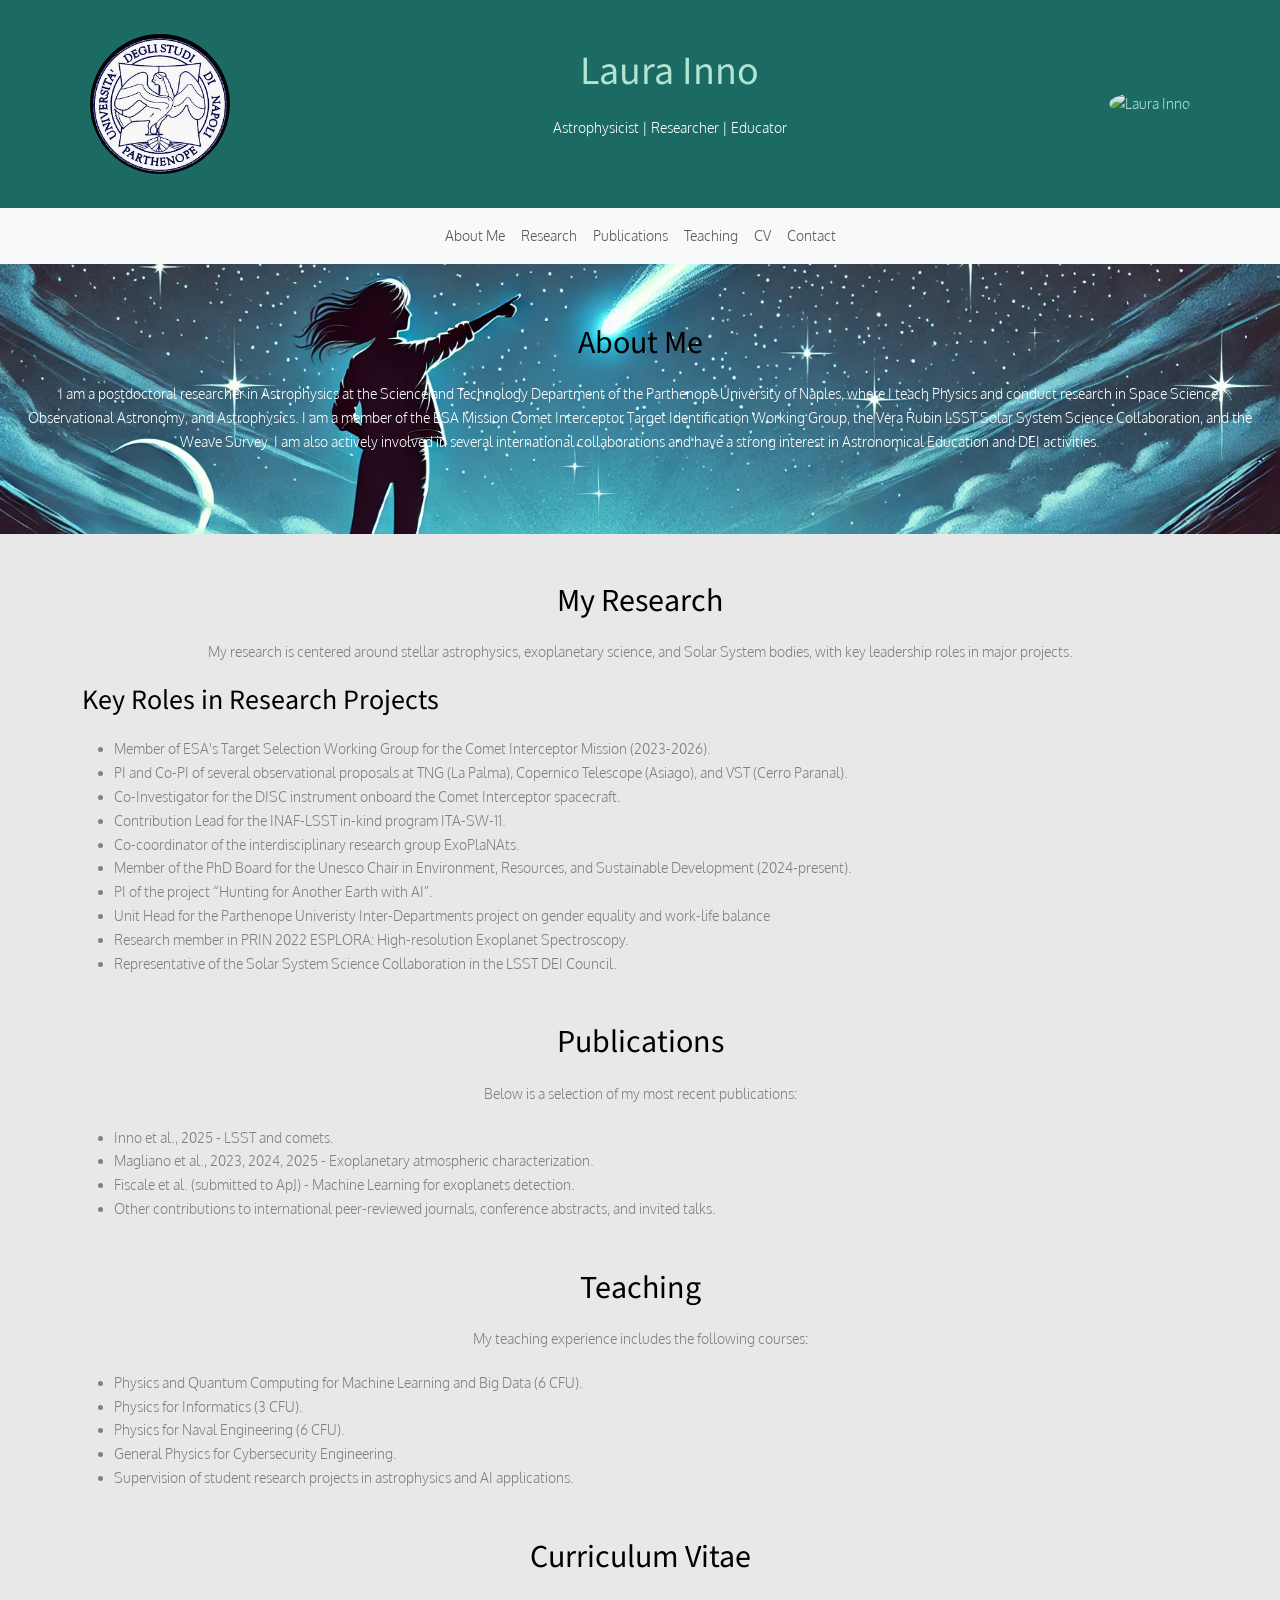
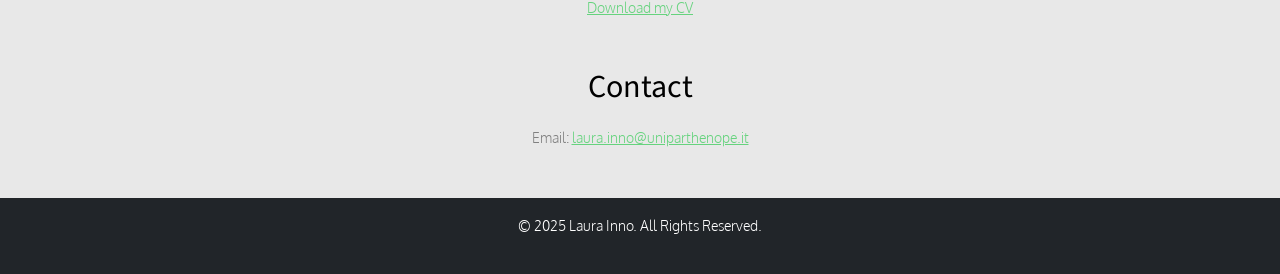
==== index.html @ 9a5900f5 "Update index.html" ====
<!DOCTYPE HTML>
<html lang="en">
<head>
    <meta charset="UTF-8">
    <meta name="viewport" content="width=device-width, initial-scale=1">
    <title>Laura Inno - Academic Portfolio</title>
    <meta name="description" content="Academic Portfolio and Research Showcase of Laura Inno">
    <meta name="author" content="Laura Inno">

    <link href="https://fonts.googleapis.com/css?family=Oxygen:300,400" rel="stylesheet">
    <link href="https://fonts.googleapis.com/css?family=Source+Sans+Pro:400,600,700" rel="stylesheet">
    <link rel="stylesheet" href="https://cdnjs.cloudflare.com/ajax/libs/bootstrap/5.3.0/css/bootstrap.min.css">
    <link rel="stylesheet" href="css/style.css">
    <style>
        #about {
            background: url('images/comet_background.jpg') no-repeat center center;
            background-size: cover;
            color: white;
            padding: 60px 20px;
        }
        .header-container {
            display: flex;
            align-items: center;
            justify-content: space-between;
            padding: 10px 20px;
        }
        .header-container img {
            max-height: 10em;
        }
    </style>
</head>
</head>
<body>
    <header style="background-color: #1B6A64; color: #B1E4D1;" class="p-4">
        <div class="container header-container">
            <img src="images/logo.png" alt="Institution Logo" class="rounded-circle">
            <div class="text-center">
                <h1 style="color: #B1E4D1;">Laura Inno</h1>
                <p style="color: white;">Astrophysicist | Researcher | Educator</p>
            </div>
            <img src="images/my_photo.jpg" alt="Laura Inno" class="rounded-circle">
        </div>
    </header>

    <nav class="navbar navbar-expand-lg navbar-light bg-light">
        <div class="container">
            <button class="navbar-toggler" type="button" data-bs-toggle="collapse" data-bs-target="#navbarNav">
                <span class="navbar-toggler-icon"></span>
            </button>
            <div class="collapse navbar-collapse" id="navbarNav">
                <ul class="navbar-nav mx-auto">
                    <li class="nav-item"><a class="nav-link" href="#about">About Me</a></li>
                    <li class="nav-item"><a class="nav-link" href="#research">Research</a></li>
                    <li class="nav-item"><a class="nav-link" href="#publications">Publications</a></li>
                    <li class="nav-item"><a class="nav-link" href="#teaching">Teaching</a></li>
                    <li class="nav-item"><a class="nav-link" href="#cv">CV</a></li>
                    <li class="nav-item"><a class="nav-link" href="#contact">Contact</a></li>
                </ul>
            </div>
        </div>
    </nav>

    <section id="about" class="container-fluid text-center">
        <h2>About Me</h2>
        <p>I am a postdoctoral researcher in Astrophysics at the Science and Technology Department of the Parthenope University of Naples, where I teach Physics and conduct research in Space Science, Observational Astronomy, and Astrophysics. I am a member of the ESA Mission Comet Interceptor Target Identification Working Group, the Vera Rubin LSST Solar System Science Collaboration, and the Weave Survey. I am also actively involved in several international collaborations and have a strong interest in Astronomical Education and DEI activities.</p>
    </section>

    <section id="research" class="container mt-5">
        <h2 class="text-center">My Research</h2>
        <p class="text-center">My research is centered around stellar astrophysics, exoplanetary science, and Solar System bodies, with key leadership roles in major projects.</p>
        
        <h3>Key Roles in Research Projects</h3>
        <ul>
            <li>Member of ESA's Target Selection Working Group for the Comet Interceptor Mission (2023-2026).</li>
            <li>PI and Co-PI of several observational proposals at TNG (La Palma), Copernico Telescope (Asiago), and VST (Cerro Paranal).</li>
            <li>Co-Investigator for the DISC instrument onboard the Comet Interceptor spacecraft.</li>
            <li>Contribution Lead for the INAF-LSST in-kind program ITA-SW-11.</li>
            <li>Co-coordinator of the interdisciplinary research group ExoPlaNAts.</li>
            <li>Member of the PhD Board for the Unesco Chair in Environment, Resources, and Sustainable Development (2024-present).</li>
            <li>PI of the project “Hunting for Another Earth with AI”.</li>
            <li>Unit Head for the Parthenope Univeristy Inter-Departments project on gender equality and work-life balance </li>
            <li>Research member in PRIN 2022 ESPLORA: High-resolution Exoplanet Spectroscopy.</li>
            <li>Representative of the Solar System Science Collaboration in the LSST DEI Council.</li>
        </ul>
    </section>

    <section id="publications" class="container mt-5">
        <h2 class="text-center">Publications</h2>
        <p class="text-center">Below is a selection of my most recent publications:</p>
        <ul>
            <li>Inno et al., 2025 - LSST and comets.</li>
            <li>Magliano et al., 2023, 2024, 2025 - Exoplanetary atmospheric characterization.</li>
            <li>Fiscale et al. (submitted to ApJ) - Machine Learning for exoplanets detection.</li>
            <li>Other contributions to international peer-reviewed journals, conference abstracts, and invited talks.</li>
        </ul>
    </section>

    <section id="teaching" class="container mt-5">
        <h2 class="text-center">Teaching</h2>
        <p class="text-center">My teaching experience includes the following courses:</p>
        <ul>
            <li>Physics and Quantum Computing for Machine Learning and Big Data (6 CFU).</li>
            <li>Physics for Informatics (3 CFU).</li>
            <li>Physics for Naval Engineering (6 CFU).</li>
            <li>General Physics for Cybersecurity Engineering.</li>
            <li>Supervision of student research projects in astrophysics and AI applications.</li>
        </ul>
    </section>

    <section id="cv" class="container mt-5">
        <h2 class="text-center">Curriculum Vitae</h2>
        <p class="text-center"><a href='images/cv.pdf' download="Laura_Inno_CV.pdf">Download my CV</a>
    </p>
    </section>

    <section id="contact" class="container mt-5 mb-5 text-center">
        <h2>Contact</h2>
        <p>Email: <a href="mailto:laura.inno@uniparthenope.it">laura.inno@uniparthenope.it</a></p>
    </section>

    <footer class="bg-dark text-white text-center p-3">
        <p>&copy; 2025 Laura Inno. All Rights Reserved.</p>
    </footer>

    <script src="https://cdnjs.cloudflare.com/ajax/libs/bootstrap/5.3.0/js/bootstrap.bundle.min.js"></script>
</body>
</html>
---- css/style.css ----
@font-face {
  font-family: 'icomoon';
  src: url("../fonts/icomoon/icomoon.eot?srf3rx");
  src: url("../fonts/icomoon/icomoon.eot?srf3rx#iefix") format("embedded-opentype"), url("../fonts/icomoon/icomoon.ttf?srf3rx") format("truetype"), url("../fonts/icomoon/icomoon.woff?srf3rx") format("woff"), url("../fonts/icomoon/icomoon.svg?srf3rx#icomoon") format("svg");
  font-weight: normal;
  font-style: normal;
}
/* =======================================================
*
* 	Template Style 
*
* ======================================================= */
body {
  font-family: "Oxygen", sans-serif;
  font-weight: 300;
  font-size: 14px;
  line-height: 1.7;
  color: gray;
  background: #e8e8e8;
}

#page {
  position: relative;
  overflow-x: hidden;
  width: 100%;
  height: 100%;
  -webkit-transition: 0.5s;
  -o-transition: 0.5s;
  transition: 0.5s;
}
.offcanvas #page {
  overflow: hidden;
  position: absolute;
}
.offcanvas #page:after {
  -webkit-transition: 2s;
  -o-transition: 2s;
  transition: 2s;
  position: absolute;
  top: 0;
  right: 0;
  bottom: 0;
  left: 0;
  z-index: 101;
  background: rgba(0, 0, 0, 0.7);
  content: "";
}

a {
  color: #66D37E;
  -webkit-transition: 0.5s;
  -o-transition: 0.5s;
  transition: 0.5s;
}
a:hover, a:active, a:focus {
  color: #66D37E;
  outline: none;
  text-decoration: none;
}

p {
  margin-bottom: 20px;
}

h1, h2, h3, h4, h5, h6, figure {
  color: #000;
  font-family: "Source Sans Pro", sans-serif;
  font-weight: 400;
  margin: 0 0 20px 0;
}

::-webkit-selection {
  color: #fff;
  background: #66D37E;
}

::-moz-selection {
  color: #fff;
  background: #66D37E;
}

::selection {
  color: #fff;
  background: #66D37E;
}

.container-wrap {
  max-width: 1060px;
  margin: 0 auto;
  margin-bottom: 1em;
  background: #fff;
}
@media screen and (max-width: 768px) {
  .container-wrap {
    width: 100%;
  }
}

.fh5co-nav {
  margin: 5em 0 0 0;
}
@media screen and (max-width: 768px) {
  .fh5co-nav {
    margin: 0;
  }
}
.fh5co-nav .top-menu {
  padding: 34px 30px;
}
@media screen and (max-width: 768px) {
  .fh5co-nav .top-menu {
    padding: 28px 1em;
  }
}
.fh5co-nav #fh5co-logo {
  font-size: 24px;
  margin: 0;
  padding: 0;
  text-transform: uppercase;
  font-weight: 600;
  font-family: "Source Sans Pro", sans-serif;
}
.fh5co-nav #fh5co-logo a span {
  color: #66D37E;
}
.fh5co-nav a {
  padding: 5px 10px;
  color: #000;
}
@media screen and (max-width: 768px) {
  .fh5co-nav .menu-1 {
    display: none;
  }
}
.fh5co-nav ul {
  padding: 0;
  margin: 5px 0 0 0;
}
.fh5co-nav ul li {
  font-family: "Source Sans Pro", sans-serif;
  padding: 0;
  margin: 0;
  list-style: none;
  display: inline;
  text-transform: uppercase;
  letter-spacing: 1px;
  font-weight: 600;
}
.fh5co-nav ul li a {
  position: relative;
  font-size: 13px;
  padding: 30px 12px;
  color: rgba(0, 0, 0, 0.3);
  -webkit-transition: 0.5s;
  -o-transition: 0.5s;
  transition: 0.5s;
}
.fh5co-nav ul li a:after {
  position: absolute;
  bottom: 25px;
  left: 0;
  right: 0;
  content: '';
  width: 58%;
  height: 2px;
  background: #66D37E;
  margin: 0 auto;
  opacity: 0;
  -webkit-transition: -webkit-transform 0.3s, opacity 0.3s;
  transition: transform 0.3s, opacity 0.3s;
  -webkit-transform: translate3d(0, -10px, 0);
  transform: translate3d(0, -10px, 0);
}
.fh5co-nav ul li a:hover {
  color: #000;
}
.fh5co-nav ul li a:hover:after {
  opacity: 1;
  -webkit-transform: translate3d(0, 0, 0);
  transform: translate3d(0, 0, 0);
}
.fh5co-nav ul li.has-dropdown {
  position: relative;
}
.fh5co-nav ul li.has-dropdown .dropdown {
  width: 140px;
  -webkit-box-shadow: 0px 14px 33px -9px rgba(0, 0, 0, 0.75);
  -moz-box-shadow: 0px 14px 33px -9px rgba(0, 0, 0, 0.75);
  box-shadow: 0px 14px 33px -9px rgba(0, 0, 0, 0.75);
  z-index: 1002;
  visibility: hidden;
  opacity: 0;
  position: absolute;
  top: 40px;
  left: 0;
  text-align: left;
  background: #000;
  padding: 20px;
  -webkit-border-radius: 4px;
  -moz-border-radius: 4px;
  -ms-border-radius: 4px;
  border-radius: 4px;
  -webkit-transition: 0s;
  -o-transition: 0s;
  transition: 0s;
}
.fh5co-nav ul li.has-dropdown .dropdown:before {
  bottom: 100%;
  left: 40px;
  border: solid transparent;
  content: " ";
  height: 0;
  width: 0;
  position: absolute;
  pointer-events: none;
  border-bottom-color: #000;
  border-width: 8px;
  margin-left: -8px;
}
.fh5co-nav ul li.has-dropdown .dropdown li {
  display: block;
  margin-bottom: 7px;
}
.fh5co-nav ul li.has-dropdown .dropdown li:last-child {
  margin-bottom: 0;
}
.fh5co-nav ul li.has-dropdown .dropdown li a {
  padding: 2px 0;
  display: block;
  color: #999999;
  line-height: 1.2;
  text-transform: none;
  font-size: 13px;
  letter-spacing: 0;
}
.fh5co-nav ul li.has-dropdown .dropdown li a:hover {
  color: #fff;
}
.fh5co-nav ul li.has-dropdown:hover a, .fh5co-nav ul li.has-dropdown:focus a {
  color: #000;
}
.fh5co-nav ul li.btn-cta a {
  padding: 30px 0px !important;
  color: #fff;
}
.fh5co-nav ul li.btn-cta a span {
  background: #66d37e;
  padding: 4px 10px;
  display: -moz-inline-stack;
  display: inline-block;
  zoom: 1;
  *display: inline;
  -webkit-transition: 0.3s;
  -o-transition: 0.3s;
  transition: 0.3s;
  -webkit-border-radius: 100px;
  -moz-border-radius: 100px;
  -ms-border-radius: 100px;
  border-radius: 100px;
}
.fh5co-nav ul li.btn-cta a:hover span {
  -webkit-box-shadow: 0px 14px 20px -9px rgba(0, 0, 0, 0.75);
  -moz-box-shadow: 0px 14px 20px -9px rgba(0, 0, 0, 0.75);
  box-shadow: 0px 14px 20px -9px rgba(0, 0, 0, 0.75);
}
.fh5co-nav ul li.active > a {
  color: #000 !important;
  position: relative;
}
.fh5co-nav ul li.active > a:after {
  opacity: 1;
  -webkit-transform: translate3d(0, 0, 0);
  transform: translate3d(0, 0, 0);
}

#fh5co-counter,
.fh5co-bg {
  background-size: cover;
  background-position: top center;
  background-repeat: no-repeat;
  position: relative;
}

.fh5co-video {
  overflow: hidden;
}
@media screen and (max-width: 992px) {
  .fh5co-video {
    height: 450px;
  }
}
.fh5co-video a {
  z-index: 1001;
  position: absolute;
  top: 50%;
  left: 50%;
  margin-top: -45px;
  margin-left: -45px;
  width: 90px;
  height: 90px;
  display: table;
  text-align: center;
  background: #fff;
  -webkit-box-shadow: 0px 14px 30px -15px rgba(0, 0, 0, 0.75);
  -moz-box-shadow: 0px 14px 30px -15px rgba(0, 0, 0, 0.75);
  -ms-box-shadow: 0px 14px 30px -15px rgba(0, 0, 0, 0.75);
  -o-box-shadow: 0px 14px 30px -15px rgba(0, 0, 0, 0.75);
  box-shadow: 0px 14px 30px -15px rgba(0, 0, 0, 0.75);
  -webkit-border-radius: 50%;
  -moz-border-radius: 50%;
  -ms-border-radius: 50%;
  border-radius: 50%;
}
.fh5co-video a i {
  text-align: center;
  display: table-cell;
  vertical-align: middle;
  font-size: 40px;
}
.fh5co-video .overlay {
  position: absolute;
  top: 0;
  left: 0;
  right: 0;
  bottom: 0;
  background: rgba(0, 0, 0, 0.3);
  -webkit-transition: 0.5s;
  -o-transition: 0.5s;
  transition: 0.5s;
}
.fh5co-video:hover .overlay {
  background: rgba(0, 0, 0, 0.7);
}
.fh5co-video:hover a {
  -webkit-transform: scale(1.1);
  -moz-transform: scale(1.1);
  -ms-transform: scale(1.1);
  -o-transform: scale(1.1);
  transform: scale(1.1);
}

#fh5co-hero {
  min-height: 500px;
  background: #fff url(../images/loader.gif) no-repeat center center;
  width: 100%;
  float: left;
}
#fh5co-hero .btn {
  font-size: 24px;
}
#fh5co-hero .btn.btn-primary {
  padding: 14px 30px !important;
}
#fh5co-hero .flexslider {
  border: none;
  z-index: 1;
  margin-bottom: 0;
}
#fh5co-hero .flexslider .slides {
  position: relative;
  overflow: hidden;
}
#fh5co-hero .flexslider .slides li {
  background-repeat: no-repeat;
  background-size: cover;
  background-position: bottom center;
  min-height: 500px;
  position: relative;
}
#fh5co-hero .flexslider .flex-control-nav {
  bottom: 80px;
  z-index: 1000;
  right: 20px;
  float: right;
  width: auto;
}
#fh5co-hero .flexslider .flex-control-nav li {
  display: block;
  margin-bottom: 10px;
}
#fh5co-hero .flexslider .flex-control-nav li a {
  background: rgba(255, 255, 255, 0.8);
  box-shadow: none;
  width: 12px;
  height: 12px;
  cursor: pointer;
}
#fh5co-hero .flexslider .flex-control-nav li a.flex-active {
  cursor: pointer;
  background: transparent;
  border: 2px solid #66D37E;
}
#fh5co-hero .flexslider .flex-direction-nav {
  display: none;
}
#fh5co-hero .flexslider .slider-text {
  display: table;
  opacity: 0;
  min-height: 500px;
  z-index: 9;
}
#fh5co-hero .flexslider .slider-text > .slider-text-inner {
  display: table-cell;
  vertical-align: middle;
  min-height: 700px;
  padding: 2em;
}
@media screen and (max-width: 768px) {
  #fh5co-hero .flexslider .slider-text > .slider-text-inner {
    text-align: center;
  }
}
#fh5co-hero .flexslider .slider-text > .slider-text-inner h1, #fh5co-hero .flexslider .slider-text > .slider-text-inner h2 {
  margin: 0;
  padding: 0;
  color: black;
  font-family: "Oxygen", sans-serif;
}
#fh5co-hero .flexslider .slider-text > .slider-text-inner h1 {
  margin-bottom: 20px;
  font-size: 30px;
  line-height: 1.3;
  font-weight: 300;
}
@media screen and (max-width: 768px) {
  #fh5co-hero .flexslider .slider-text > .slider-text-inner h1 {
    font-size: 28px;
  }
}
#fh5co-hero .flexslider .slider-text > .slider-text-inner h2 {
  font-size: 18px;
  line-height: 1.5;
  margin-bottom: 30px;
}
#fh5co-hero .flexslider .slider-text > .slider-text-inner h2 a {
  color: rgba(102, 211, 126, 0.8);
  border-bottom: 1px solid rgba(102, 211, 126, 0.7);
}
#fh5co-hero .flexslider .slider-text > .slider-text-inner .heading-section {
  font-size: 50px;
}
@media screen and (max-width: 768px) {
  #fh5co-hero .flexslider .slider-text > .slider-text-inner .heading-section {
    font-size: 30px;
  }
}
#fh5co-hero .flexslider .slider-text > .slider-text-inner s
.fh5co-lead {
  font-size: 20px;
  color: #fff;
}
#fh5co-hero .flexslider .slider-text > .slider-text-inner s
.fh5co-lead .icon-heart {
  color: #d9534f;
}
#fh5co-hero .flexslider .slider-text > .slider-text-inner .btn {
  font-size: 12px;
  text-transform: uppercase;
  letter-spacing: 2px;
  color: #000;
  padding: 20px 30px !important;
  border: none;
}
#fh5co-hero .flexslider .slider-text > .slider-text-inner .btn.btn-learn {
  background: #fff;
}
@media screen and (max-width: 768px) {
  #fh5co-hero .flexslider .slider-text > .slider-text-inner .btn {
    width: 100%;
  }
}

.fh5co-light-grey {
  background: #fafafa;
}

#fh5co-about,
#fh5co-services,
#fh5co-contact,
#fh5co-work,
#fh5co-blog,
#fh5co-counter,
#fh5co-footer {
  padding: 6em 3em;
  clear: both;
}
@media screen and (max-width: 768px) {
  #fh5co-about,
  #fh5co-services,
  #fh5co-contact,
  #fh5co-work,
  #fh5co-blog,
  #fh5co-counter,
  #fh5co-footer {
    padding: 3em 1em;
  }
}

.services {
  position: relative;
  -webkit-transition: 0.3s;
  -o-transition: 0.3s;
  transition: 0.3s;
}
.services h3 {
  font-size: 13px;
  font-family: "Source Sans Pro", sans-serif;
  text-transform: uppercase;
  letter-spacing: 1px;
  font-weight: 700;
}
.services h3 a {
  color: #000;
}
.services .icon {
  display: table;
  text-align: center;
  margin: 0 auto;
  margin-bottom: 30px;
  -webkit-border-radius: 50%;
  -moz-border-radius: 50%;
  -ms-border-radius: 50%;
  border-radius: 50%;
  -webkit-transition: 0.3s;
  -o-transition: 0.3s;
  transition: 0.3s;
}
@media screen and (max-width: 992px) {
  .services .icon {
    margin: 0 auto 30px auto;
  }
}
.services .icon i {
  display: table-cell;
  vertical-align: middle;
  font-size: 40px;
  line-height: 40px;
  color: #000;
}

.work {
  background-size: cover;
  background-position: center center;
  background-repeat: no-repeat;
  position: relative;
  height: 270px;
  width: 100%;
  display: table;
  overflow: hidden;
  margin-bottom: 30px;
}
@media screen and (max-width: 768px) {
  .work {
    height: 400px;
  }
}
@media screen and (max-width: 480px) {
  .work {
    height: 270px;
  }
}
.work .desc {
  display: table-cell;
  vertical-align: middle;
  height: 270px;
  background: #fff;
  opacity: 0;
  -webkit-transition: 0.3s;
  -o-transition: 0.3s;
  transition: 0.3s;
}
.work .desc h3 {
  font-size: 14px;
  -webkit-transition: -webkit-transform 0.3s, opacity 0.3s;
  transition: transform 0.3s, opacity 0.3s;
  -webkit-transform: translate3d(0, -15px, 0);
  transform: translate3d(0, -15px, 0);
}
.work .desc span {
  display: block;
  color: #999999;
  font-size: 12px;
  -webkit-transition: -webkit-transform 0.3s, opacity 0.3s;
  transition: transform 0.3s, opacity 0.3s;
  -webkit-transform: translate3d(0, 15px, 0);
  transform: translate3d(0, 15px, 0);
}
@media screen and (max-width: 768px) {
  .work .desc {
    opacity: 1;
    background: transparent !important;
  }
  .work .desc h3 {
    -webkit-transform: translate3d(0, 0, 0);
    transform: translate3d(0, 0, 0);
  }
  .work .desc span {
    -webkit-transform: translate3d(0, 0, 0);
    transform: translate3d(0, 0, 0);
  }
}
.work:hover .desc {
  opacity: 1;
}
.work:hover .desc h3 {
  -webkit-transform: translate3d(0, 0, 0);
  transform: translate3d(0, 0, 0);
}
.work:hover .desc span {
  -webkit-transform: translate3d(0, 0, 0);
  transform: translate3d(0, 0, 0);
}

.fh5co-counters {
  padding: 3em 0;
  background-size: cover;
  background-attachment: fixed;
  background-position: center center;
}
.fh5co-counters .counter-wrap {
  border: 1px solid red !important;
}
.fh5co-counters .fh5co-counter {
  font-size: 40px;
  display: block;
  color: black;
  width: 100%;
  font-weight: 400;
  margin-bottom: .3em;
  font-family: "Source Sans Pro", sans-serif;
}
.fh5co-counters .fh5co-counter-label {
  font-size: 12px;
  margin-bottom: 2em;
  display: block;
  text-transform: uppercase;
  letter-spacing: 1px;
  font-family: "Source Sans Pro", sans-serif;
  font-weight: 600;
  color: gray;
}

.fh5co-blog {
  width: 100%;
  float: left;
  margin-bottom: 30px;
}
@media screen and (max-width: 768px) {
  .fh5co-blog {
    width: 100%;
  }
}
.fh5co-blog .blog-bg {
  display: block;
  width: 100%;
  background-size: cover;
  background-position: center center;
  background-repeat: no-repeat;
  position: relative;
  height: 270px;
}
@media screen and (max-width: 768px) {
  .fh5co-blog .blog-bg {
    height: 300px;
  }
}
.fh5co-blog .blog-text {
  position: relative;
  width: 100%;
  padding: 30px;
  float: left;
  border: 1px solid rgba(0, 0, 0, 0.05);
  -webkit-transition: 0.3s;
  -o-transition: 0.3s;
  transition: 0.3s;
}
.fh5co-blog .blog-text span {
  display: inline-block;
  margin-bottom: 20px;
  font-size: 14px !important;
  color: rgba(0, 0, 0, 0.3);
}
.fh5co-blog .blog-text .stuff {
  margin: 0;
  padding: 0;
  border-top: 1px solid rgba(0, 0, 0, 0.05);
  padding-top: 20px;
}
.fh5co-blog .blog-text .stuff li {
  list-style: none;
  display: inline-block;
  margin-left: 10px;
}
.fh5co-blog .blog-text .stuff li:first-child {
  margin-left: 0;
}
.fh5co-blog .blog-text .stuff li:last-child {
  float: right;
}
.fh5co-blog .blog-text .stuff li:last-child i {
  padding-right: 0;
  padding-left: 10px;
}
.fh5co-blog .blog-text .stuff li i {
  font-size: 14px;
  padding-right: 5px;
}
.fh5co-blog .blog-text h3 {
  font-size: 13px;
  margin-bottom: 20px;
  line-height: 1.5;
  font-weight: 700;
  letter-spacing: 1px;
  text-transform: uppercase;
  font-family: "Source Sans Pro", sans-serif;
}
.fh5co-blog .blog-text h3 a {
  color: black;
}

.blog-flex {
  display: -webkit-box;
  display: -moz-box;
  display: -ms-flexbox;
  display: -webkit-flex;
  display: flex;
  flex-wrap: wrap;
  -webkit-flex-wrap: wrap;
  -moz-flex-wrap: wrap;
  width: 100%;
  padding: 0 !important;
}
.blog-flex .featured-blog, .blog-flex .blog-entry {
  width: 50%;
}
@media screen and (max-width: 768px) {
  .blog-flex .featured-blog, .blog-flex .blog-entry {
    width: 100%;
  }
}
.blog-flex .featured-blog {
  padding: 2em;
  width: 50%;
  background-size: cover;
  background-position: center center;
  background-repeat: no-repeat;
  position: relative;
  display: -webkit-box;
  display: -moz-box;
  display: -ms-flexbox;
  display: -webkit-flex;
  display: flex;
  flex-wrap: wrap;
  -webkit-flex-wrap: wrap;
  -moz-flex-wrap: wrap;
}
@media screen and (max-width: 768px) {
  .blog-flex .featured-blog {
    width: 100%;
  }
}
.blog-flex .featured-blog:before {
  position: absolute;
  top: 15px;
  bottom: 15px;
  left: 15px;
  right: 15px;
  content: '';
  border: 1px solid rgba(255, 255, 255, 0.4);
}
.blog-flex .featured-blog .desc-t {
  display: table;
  min-height: 430px;
  padding: 2em;
  z-index: 1;
}
.blog-flex .featured-blog .desc-t .desc-tc {
  display: table-cell;
  vertical-align: middle;
  height: inherit;
  z-index: 1;
}
.blog-flex .featured-blog .desc-t .featured-head {
  display: block;
  margin-bottom: 30px;
  font-size: 18px !important;
  color: rgba(255, 255, 255, 0.8);
}
.blog-flex .featured-blog .desc-t h3 {
  font-weight: 700;
  font-family: "Oxygen", sans-serif;
  font-size: 30px;
  margin-bottom: 10px;
  line-height: 40px;
  margin-bottom: 30px;
}
@media screen and (max-width: 768px) {
  .blog-flex .featured-blog .desc-t h3 {
    font-size: 24px;
  }
}
.blog-flex .featured-blog .desc-t h3 a {
  color: #fff;
}
.blog-flex .featured-blog .desc-t p {
  font-size: 16px;
  color: rgba(255, 255, 255, 0.8);
}
.blog-flex .featured-blog .desc-t .read-button {
  text-transform: uppercase;
  letter-spacing: 2px;
  font-weight: 600;
  font-size: 14px;
  font-family: "Source Sans Pro", sans-serif;
  color: white;
  border: 1px solid red;
  padding: 10px 15px;
  border: 1px solid white;
  color: #fff;
}
.blog-flex .blog-entry {
  padding: 4em;
}
@media screen and (max-width: 768px) {
  .blog-flex .blog-entry {
    padding: 4em 1em;
  }
}
.blog-flex .blog-entry h2 {
  display: block;
  font-size: 13px;
  text-transform: uppercase;
  letter-spacing: 1px;
  font-weight: 700;
  margin-bottom: 40px;
  color: rgba(0, 0, 0, 0.4);
}
.blog-flex .blog-entry .blog-post {
  margin-bottom: 2.5em;
  display: block;
  position: relative;
}
.blog-flex .blog-entry .blog-post .desc {
  padding-left: 110px;
}
.blog-flex .blog-entry .blog-post .desc h3 {
  font-weight: 300;
  font-family: "Oxygen", sans-serif;
  font-size: 16px;
  line-height: 30px;
  margin-bottom: 10px;
}
.blog-flex .blog-entry .blog-post .desc span {
  font-size: 13px;
  color: #b3b3b3;
}
.blog-flex .blog-entry .blog-post .img {
  position: absolute;
  top: 0;
  left: 0;
  display: block;
  width: 90px;
  height: 90px;
  background-size: cover;
  background-position: center center;
  background-repeat: no-repeat;
  border: 4px solid #fff;
  -webkit-border-radius: 50%;
  -moz-border-radius: 50%;
  -ms-border-radius: 50%;
  border-radius: 50%;
}

.contact-info {
  margin-bottom: 4em;
  padding: 0;
}
.contact-info li {
  list-style: none;
  margin: 0 0 20px 0;
  position: relative;
  padding-left: 40px;
  color: #000;
}
.contact-info li i {
  position: absolute;
  top: .3em;
  left: 0;
  font-size: 18px;
  color: rgba(0, 0, 0, 0.3);
}
.contact-info li a {
  color: #000;
}

.form-control {
  -webkit-box-shadow: none;
  -moz-box-shadow: none;
  -ms-box-shadow: none;
  -o-box-shadow: none;
  box-shadow: none;
  border: none;
  font-size: 13px !important;
  font-weight: 300;
  -webkit-border-radius: 0px;
  -moz-border-radius: 0px;
  -ms-border-radius: 0px;
  border-radius: 0px;
}
.form-control:focus, .form-control:active {
  box-shadow: none;
  border: 2px solid rgba(0, 0, 0, 0.8);
}

input[type="text"] {
  height: 50px;
}

.form-group {
  margin-bottom: 30px;
}
.form-group .btn-modify {
  font-family: "Source Sans Pro", sans-serif;
  text-transform: uppercase;
  letter-spacing: 1px;
  font-weight: 700;
  font-size: 13px;
  padding: 10px 15px;
}

.fh5co-social-icons {
  margin: 0;
  padding: 0;
}
.fh5co-social-icons li {
  margin: 0;
  padding: 0;
  list-style: none;
  display: -moz-inline-stack;
  display: inline-block;
  zoom: 1;
  *display: inline;
}
.fh5co-social-icons li a {
  display: -moz-inline-stack;
  display: inline-block;
  zoom: 1;
  *display: inline;
  color: #66D37E;
  padding-left: 10px;
  padding-right: 10px;
}
.fh5co-social-icons li a i {
  font-size: 20px;
}

.fh5co-heading {
  margin-bottom: 5em;
}
.fh5co-heading.fh5co-heading-sm {
  margin-bottom: 2em;
}
.fh5co-heading h2 {
  font-size: 13px;
  margin-bottom: 20px;
  line-height: 1.5;
  font-weight: 700;
  font-family: "Source Sans Pro", sans-serif;
  letter-spacing: 1px;
  text-transform: uppercase;
  color: #000;
}
.fh5co-heading span {
  display: block;
  margin-bottom: 10px;
  text-transform: uppercase;
  font-size: 12px;
  letter-spacing: 2px;
}

#fh5co-footer {
  margin-top: 20px !important;
}
#fh5co-footer .fh5co-footer-links {
  padding: 0;
  margin: 0;
}
@media screen and (max-width: 768px) {
  #fh5co-footer .fh5co-footer-links {
    margin-bottom: 30px;
  }
}
#fh5co-footer .fh5co-footer-links li {
  padding: 0;
  margin: 0 0 10px 0;
  list-style: none;
  display: block;
}
#fh5co-footer .fh5co-footer-links li a {
  color: rgba(0, 0, 0, 0.5);
  text-decoration: none;
}
#fh5co-footer .fh5co-footer-links li a:hover {
  text-decoration: underline;
}
#fh5co-footer h4 {
  margin-bottom: 15px;
  font-weight: 700;
  font-size: 13px;
  letter-spacing: 1px;
  text-transform: uppercase;
}
#fh5co-footer .copyright {
  display: block;
  margin-top: 3em;
}
#fh5co-footer .copyright .block {
  display: block;
}

#fh5co-offcanvas {
  position: absolute;
  z-index: 1901;
  width: 270px;
  background: black;
  top: 0;
  right: 0;
  top: 0;
  bottom: 0;
  padding: 75px 40px 40px 40px;
  overflow-y: auto;
  display: none;
  -moz-transform: translateX(270px);
  -webkit-transform: translateX(270px);
  -ms-transform: translateX(270px);
  -o-transform: translateX(270px);
  transform: translateX(270px);
  -webkit-transition: 0.5s;
  -o-transition: 0.5s;
  transition: 0.5s;
}
@media screen and (max-width: 768px) {
  #fh5co-offcanvas {
    display: block;
  }
}
.offcanvas #fh5co-offcanvas {
  -moz-transform: translateX(0px);
  -webkit-transform: translateX(0px);
  -ms-transform: translateX(0px);
  -o-transform: translateX(0px);
  transform: translateX(0px);
}
#fh5co-offcanvas a {
  color: rgba(255, 255, 255, 0.5);
}
#fh5co-offcanvas a:hover {
  color: rgba(255, 255, 255, 0.8);
}
#fh5co-offcanvas ul {
  padding: 0;
  margin: 0;
}
#fh5co-offcanvas ul li {
  padding: 0;
  margin: 0;
  list-style: none;
}
#fh5co-offcanvas ul li > ul {
  padding-left: 20px;
  display: none;
}
#fh5co-offcanvas ul li.offcanvas-has-dropdown > a {
  display: block;
  position: relative;
}
#fh5co-offcanvas ul li.offcanvas-has-dropdown > a:after {
  position: absolute;
  right: 0px;
  font-family: 'icomoon';
  speak: none;
  font-style: normal;
  font-weight: normal;
  font-variant: normal;
  text-transform: none;
  line-height: 1;
  /* Better Font Rendering =========== */
  -webkit-font-smoothing: antialiased;
  -moz-osx-font-smoothing: grayscale;
  content: "\e0c5";
  font-size: 20px;
  color: rgba(255, 255, 255, 0.2);
  -webkit-transition: 0.5s;
  -o-transition: 0.5s;
  transition: 0.5s;
}
#fh5co-offcanvas ul li.offcanvas-has-dropdown.active a:after {
  -webkit-transform: rotate(-180deg);
  -moz-transform: rotate(-180deg);
  -ms-transform: rotate(-180deg);
  -o-transform: rotate(-180deg);
  transform: rotate(-180deg);
}

.gototop {
  position: fixed;
  bottom: 20px;
  right: 20px;
  z-index: 999;
  opacity: 0;
  visibility: hidden;
  -webkit-transition: 0.5s;
  -o-transition: 0.5s;
  transition: 0.5s;
}
.gototop.active {
  opacity: 1;
  visibility: visible;
}
.gototop a {
  width: 50px;
  height: 50px;
  display: table;
  background: rgba(0, 0, 0, 0.5);
  color: #fff;
  text-align: center;
  -webkit-border-radius: 4px;
  -moz-border-radius: 4px;
  -ms-border-radius: 4px;
  border-radius: 4px;
}
.gototop a i {
  height: 50px;
  display: table-cell;
  vertical-align: middle;
}
.gototop a:hover, .gototop a:active, .gototop a:focus {
  text-decoration: none;
  outline: none;
}

.fh5co-nav-toggle {
  width: 25px;
  height: 25px;
  cursor: pointer;
  text-decoration: none;
  top: 25px !important;
}
.fh5co-nav-toggle.active i::before, .fh5co-nav-toggle.active i::after {
  background: #444;
}
.fh5co-nav-toggle:hover, .fh5co-nav-toggle:focus, .fh5co-nav-toggle:active {
  outline: none;
  border-bottom: none !important;
}
.fh5co-nav-toggle i {
  position: relative;
  display: inline-block;
  width: 25px;
  height: 2px;
  color: #252525;
  font: bold 14px/.4 Helvetica;
  text-transform: uppercase;
  text-indent: -55px;
  background: #252525;
  transition: all .2s ease-out;
}
.fh5co-nav-toggle i::before, .fh5co-nav-toggle i::after {
  content: '';
  width: 25px;
  height: 2px;
  background: #252525;
  position: absolute;
  left: 0;
  transition: all .2s ease-out;
}
.fh5co-nav-toggle.fh5co-nav-white > i {
  color: #fff;
  background: #000;
}
.fh5co-nav-toggle.fh5co-nav-white > i::before, .fh5co-nav-toggle.fh5co-nav-white > i::after {
  background: #000;
}

.fh5co-nav-toggle i::before {
  top: -7px;
}

.fh5co-nav-toggle i::after {
  bottom: -7px;
}

.fh5co-nav-toggle:hover i::before {
  top: -10px;
}

.fh5co-nav-toggle:hover i::after {
  bottom: -10px;
}

.fh5co-nav-toggle.active i {
  background: transparent;
}

.fh5co-nav-toggle.active i::before {
  top: 0;
  -webkit-transform: rotateZ(45deg);
  -moz-transform: rotateZ(45deg);
  -ms-transform: rotateZ(45deg);
  -o-transform: rotateZ(45deg);
  transform: rotateZ(45deg);
  background: #fff;
}

.fh5co-nav-toggle.active i::after {
  bottom: 0;
  -webkit-transform: rotateZ(-45deg);
  -moz-transform: rotateZ(-45deg);
  -ms-transform: rotateZ(-45deg);
  -o-transform: rotateZ(-45deg);
  transform: rotateZ(-45deg);
  background: #fff;
}

.fh5co-nav-toggle {
  position: absolute;
  right: 0px;
  top: 65px;
  z-index: 21;
  padding: 6px 0 0 0;
  display: block;
  margin: 0 auto;
  display: none;
  height: 44px;
  width: 44px;
  z-index: 2001;
  border-bottom: none !important;
}
@media screen and (max-width: 768px) {
  .fh5co-nav-toggle {
    display: block;
  }
}

.btn {
  margin-right: 4px;
  margin-bottom: 4px;
  font-family: "Oxygen", sans-serif;
  font-size: 16px;
  font-weight: 400;
  -webkit-border-radius: 1px;
  -moz-border-radius: 1px;
  -ms-border-radius: 1px;
  border-radius: 1px;
  -webkit-transition: 0.5s;
  -o-transition: 0.5s;
  transition: 0.5s;
  padding: 8px 20px;
}
.btn.btn-md {
  padding: 8px 20px !important;
}
.btn.btn-lg {
  padding: 18px 36px !important;
}
.btn:hover, .btn:active, .btn:focus {
  box-shadow: none !important;
  outline: none !important;
}

.btn-primary {
  background: #66D37E;
  color: #fff;
  border: 2px solid #66D37E;
}
.btn-primary:hover, .btn-primary:focus, .btn-primary:active {
  background: #7ad98f !important;
  border-color: #7ad98f !important;
}
.btn-primary.btn-outline {
  background: transparent;
  color: #66D37E;
  border: 2px solid #66D37E;
}
.btn-primary.btn-outline:hover, .btn-primary.btn-outline:focus, .btn-primary.btn-outline:active {
  background: #66D37E;
  color: #fff;
}

.btn-success {
  background: #5cb85c;
  color: #fff;
  border: 2px solid #5cb85c;
}
.btn-success:hover, .btn-success:focus, .btn-success:active {
  background: #4cae4c !important;
  border-color: #4cae4c !important;
}
.btn-success.btn-outline {
  background: transparent;
  color: #5cb85c;
  border: 2px solid #5cb85c;
}
.btn-success.btn-outline:hover, .btn-success.btn-outline:focus, .btn-success.btn-outline:active {
  background: #5cb85c;
  color: #fff;
}

.btn-info {
  background: #5bc0de;
  color: #fff;
  border: 2px solid #5bc0de;
}
.btn-info:hover, .btn-info:focus, .btn-info:active {
  background: #46b8da !important;
  border-color: #46b8da !important;
}
.btn-info.btn-outline {
  background: transparent;
  color: #5bc0de;
  border: 2px solid #5bc0de;
}
.btn-info.btn-outline:hover, .btn-info.btn-outline:focus, .btn-info.btn-outline:active {
  background: #5bc0de;
  color: #fff;
}

.btn-warning {
  background: #f0ad4e;
  color: #fff;
  border: 2px solid #f0ad4e;
}
.btn-warning:hover, .btn-warning:focus, .btn-warning:active {
  background: #eea236 !important;
  border-color: #eea236 !important;
}
.btn-warning.btn-outline {
  background: transparent;
  color: #f0ad4e;
  border: 2px solid #f0ad4e;
}
.btn-warning.btn-outline:hover, .btn-warning.btn-outline:focus, .btn-warning.btn-outline:active {
  background: #f0ad4e;
  color: #fff;
}

.btn-danger {
  background: #d9534f;
  color: #fff;
  border: 2px solid #d9534f;
}
.btn-danger:hover, .btn-danger:focus, .btn-danger:active {
  background: #d43f3a !important;
  border-color: #d43f3a !important;
}
.btn-danger.btn-outline {
  background: transparent;
  color: #d9534f;
  border: 2px solid #d9534f;
}
.btn-danger.btn-outline:hover, .btn-danger.btn-outline:focus, .btn-danger.btn-outline:active {
  background: #d9534f;
  color: #fff;
}

.btn-outline {
  background: none;
  border: 2px solid gray;
  font-size: 16px;
  -webkit-transition: 0.3s;
  -o-transition: 0.3s;
  transition: 0.3s;
}
.btn-outline:hover, .btn-outline:focus, .btn-outline:active {
  box-shadow: none;
}

.btn.with-arrow {
  position: relative;
  -webkit-transition: 0.3s;
  -o-transition: 0.3s;
  transition: 0.3s;
}
.btn.with-arrow i {
  visibility: hidden;
  opacity: 0;
  position: absolute;
  right: 0px;
  top: 50%;
  margin-top: -8px;
  -webkit-transition: 0.2s;
  -o-transition: 0.2s;
  transition: 0.2s;
}
.btn.with-arrow:hover {
  padding-right: 50px;
}
.btn.with-arrow:hover i {
  color: #fff;
  right: 18px;
  visibility: visible;
  opacity: 1;
}

.form-control {
  box-shadow: none;
  background: transparent;
  border: 2px solid rgba(0, 0, 0, 0.1);
  height: 54px;
  font-size: 18px;
  font-weight: 300;
}
.form-control:active, .form-control:focus {
  outline: none;
  box-shadow: none;
  border-color: #66D37E;
}

.row-pb-md {
  padding-bottom: 4em !important;
}

.row-pb-sm {
  padding-bottom: 2em !important;
}

.nopadding {
  padding: 0 !important;
  margin: 0 !important;
}

.fh5co-loader {
  position: fixed;
  left: 0px;
  top: 0px;
  width: 100%;
  height: 100%;
  z-index: 9999;
  background: url(../images/loader.gif) center no-repeat #fff;
}

.js .animate-box {
  opacity: 0;
}

.img-portfolio-detail {
  margin-bottom: 20px;
  float: left;
}

.fh5co-project-detail .fh5co-project-title {
  font-size: 20px;
  margin-bottom: 5px;
}
.fh5co-project-detail .fh5co-project-sub {
  color: rgba(0, 0, 0, 0.3);
  margin-bottom: 20px;
  display: block;
  font-weight: 400;
}
.fh5co-project-detail .fh5co-project-service h3 {
  font-size: 18px;
  margin-bottom: 5px;
}
.fh5co-project-detail .fh5co-project-service ul li, .fh5co-project-detail .fh5co-project-service ul {
  padding: 0;
  margin: 0;
}
.fh5co-project-detail .fh5co-project-service ul li {
  color: ligthen(#000, 70%);
  list-style: none;
  color: rgba(0, 0, 0, 0.3);
  font-weight: 400;
}

/*# sourceMappingURL=style.css.map */
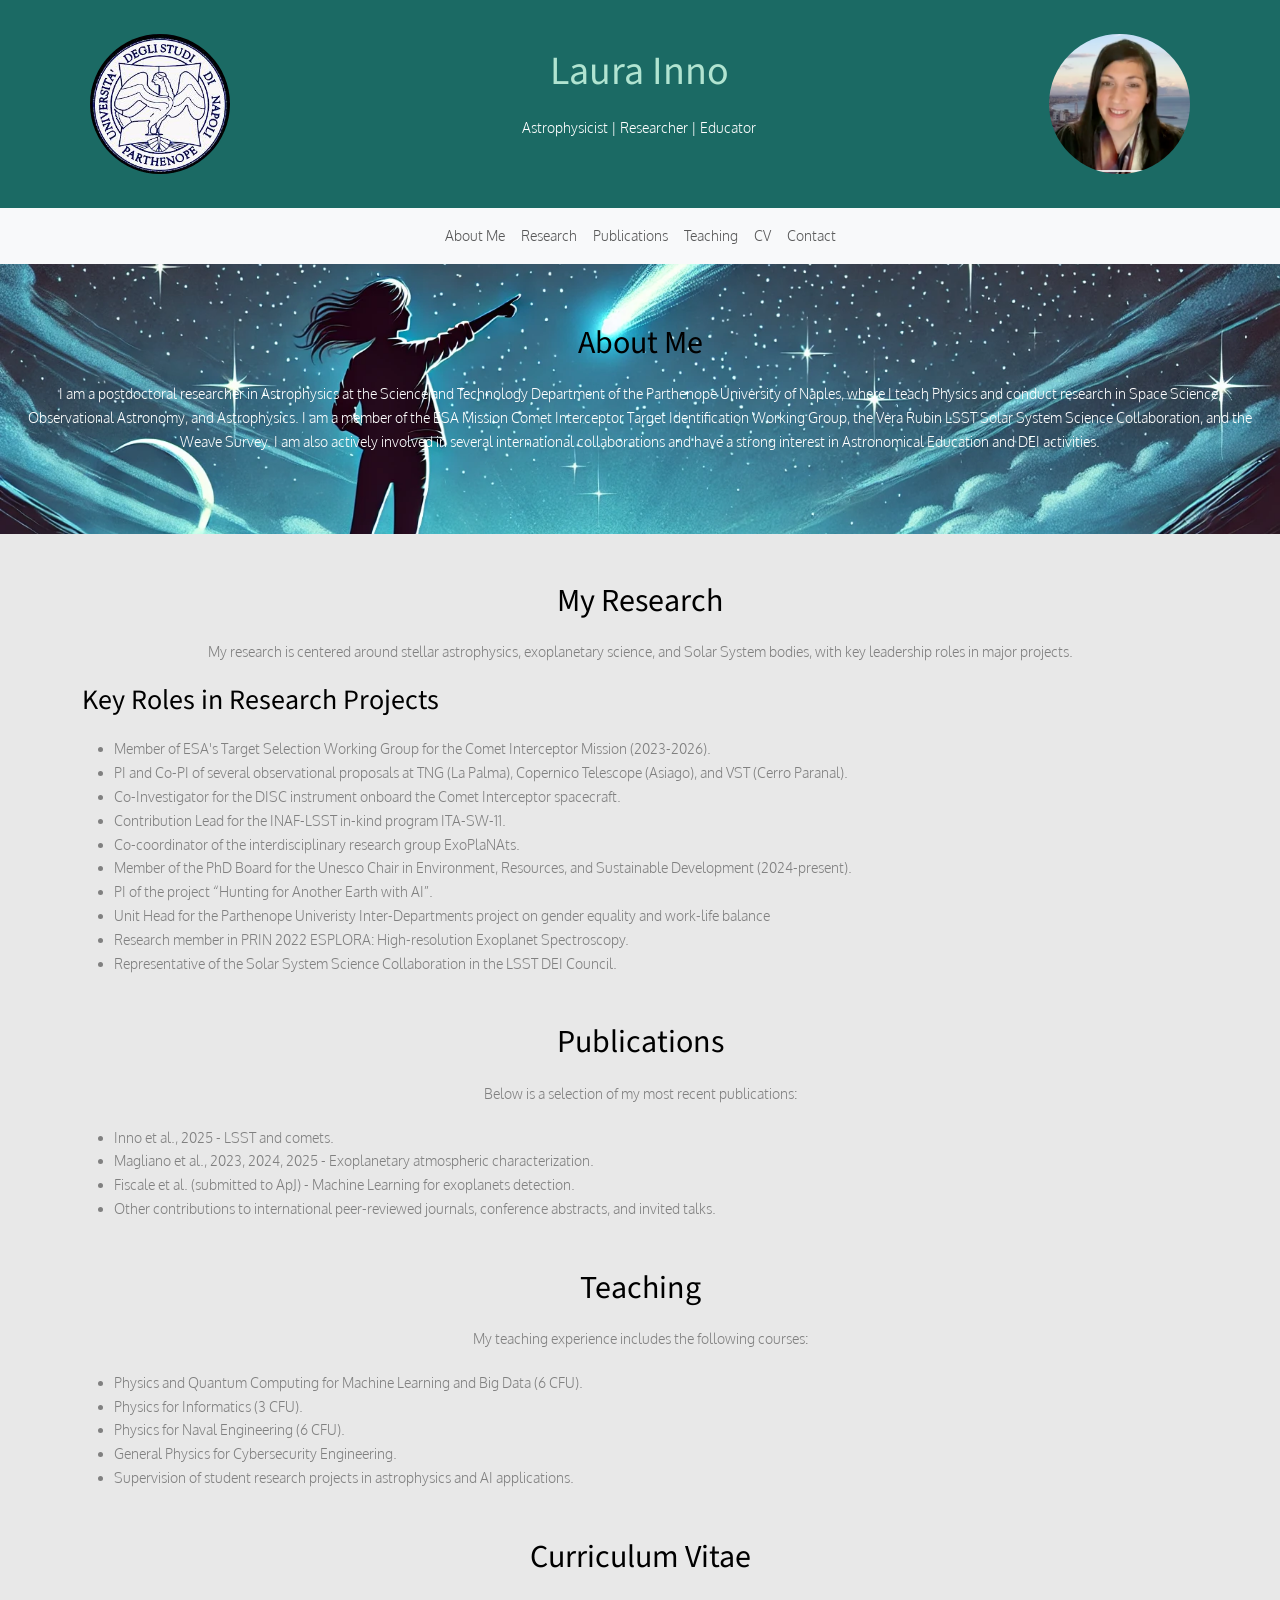
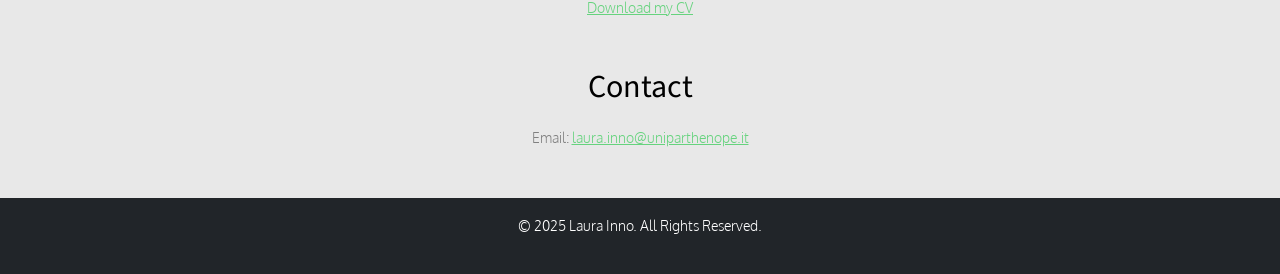
==== commit b8c87f72: "Update index.html" ====
--- a/index.html
+++ b/index.html
@@ -1,11 +1,11 @@
 <!DOCTYPE HTML>
 <html lang="en">
 <head>
-    <meta charset="UTF-8">
-    <meta name="viewport" content="width=device-width, initial-scale=1">
-    <title>Laura Inno - Academic Portfolio</title>
-    <meta name="description" content="Academic Portfolio and Research Showcase of Laura Inno">
-    <meta name="author" content="Laura Inno">
+    <title>Laura Inno - Astrophysicist | Researcher | Educator</title>
+<meta name="description" content="Official website of Laura Inno, astrophysicist, researcher, and educator. Explore her research, publications, and teaching activities.">
+<meta name="keywords" content="Laura Inno, astrophysics, researcher, astronomy, exoplanets, comet interceptor, observational astronomy, space science">
+<meta name="author" content="Laura Inno">
+
 
     <link href="https://fonts.googleapis.com/css?family=Oxygen:300,400" rel="stylesheet">
     <link href="https://fonts.googleapis.com/css?family=Source+Sans+Pro:400,600,700" rel="stylesheet">
@@ -38,7 +38,7 @@
                 <h1 style="color: #B1E4D1;">Laura Inno</h1>
                 <p style="color: white;">Astrophysicist | Researcher | Educator</p>
             </div>
-            <img src="images/my_photo.jpg" alt="Laura Inno" class="rounded-circle">
+            <img src="images/my_photo.png" alt="Laura Inno" class="rounded-circle">
         </div>
     </header>
 
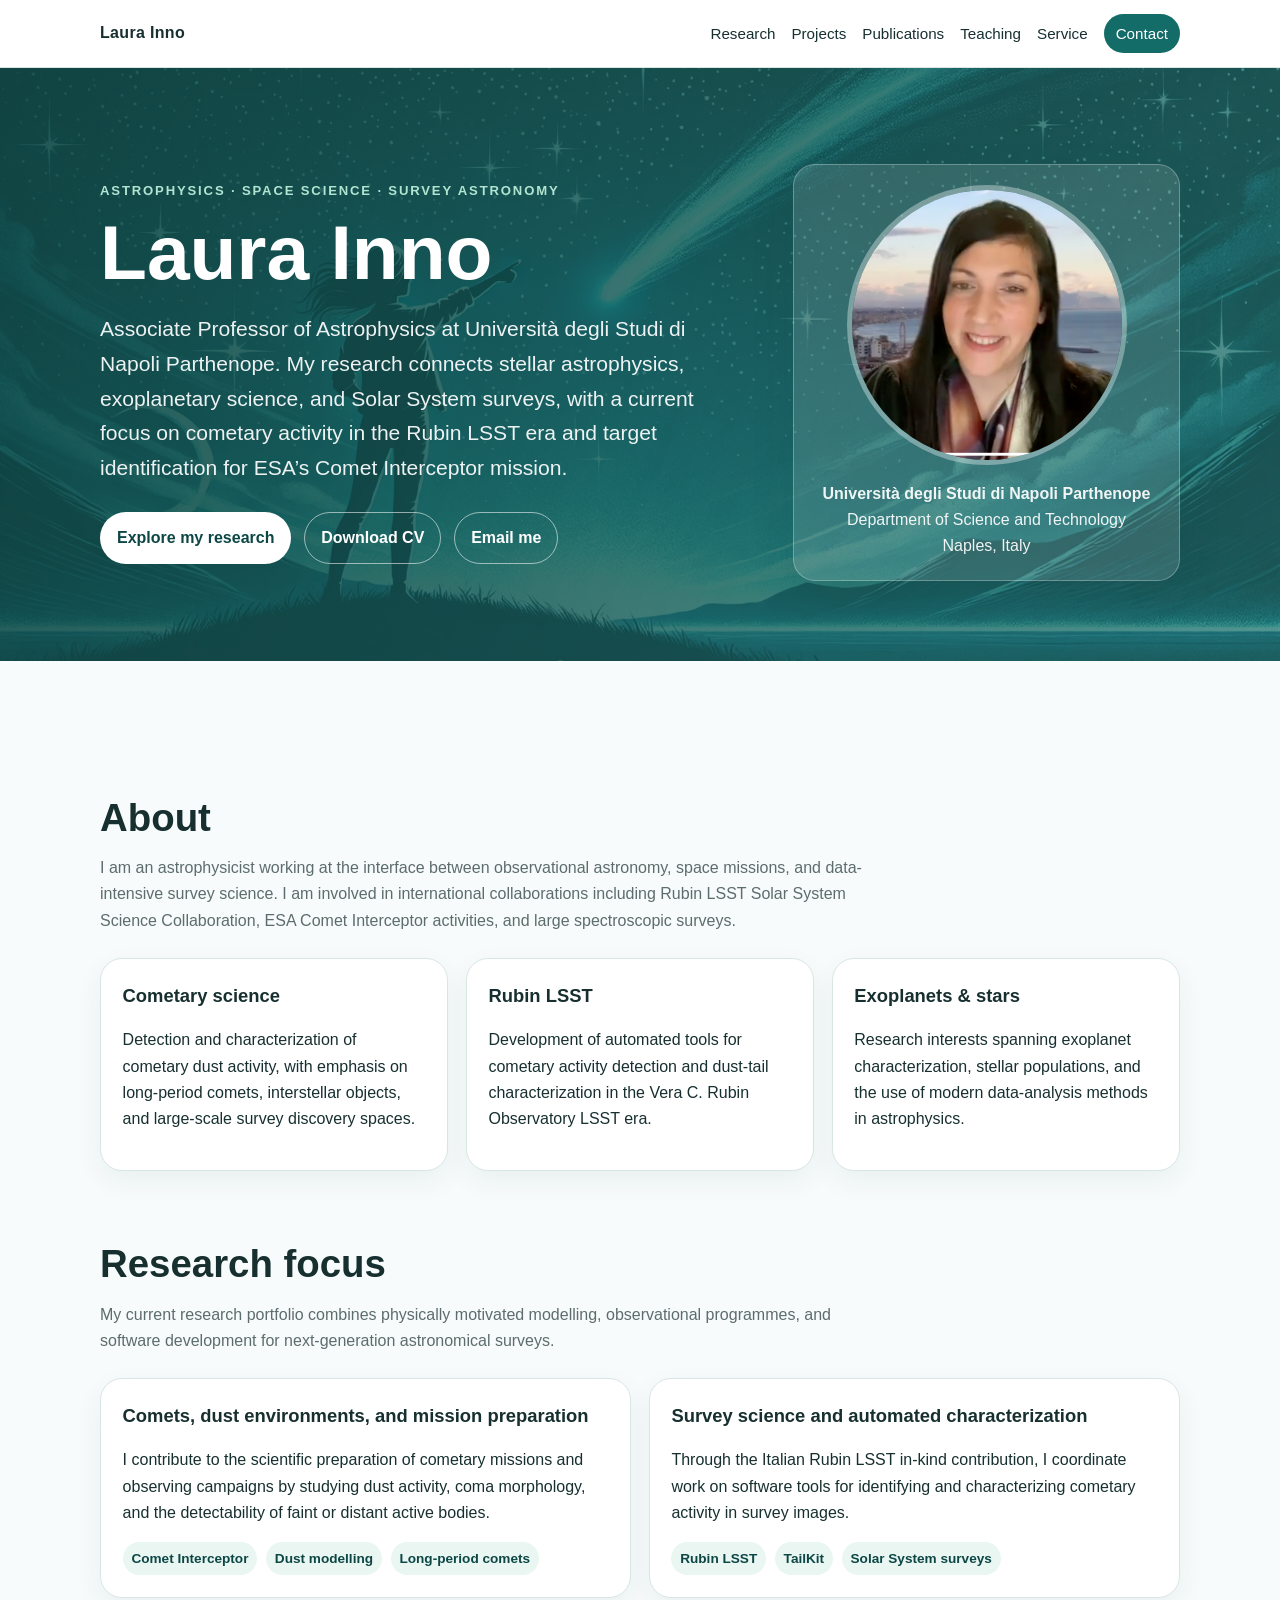
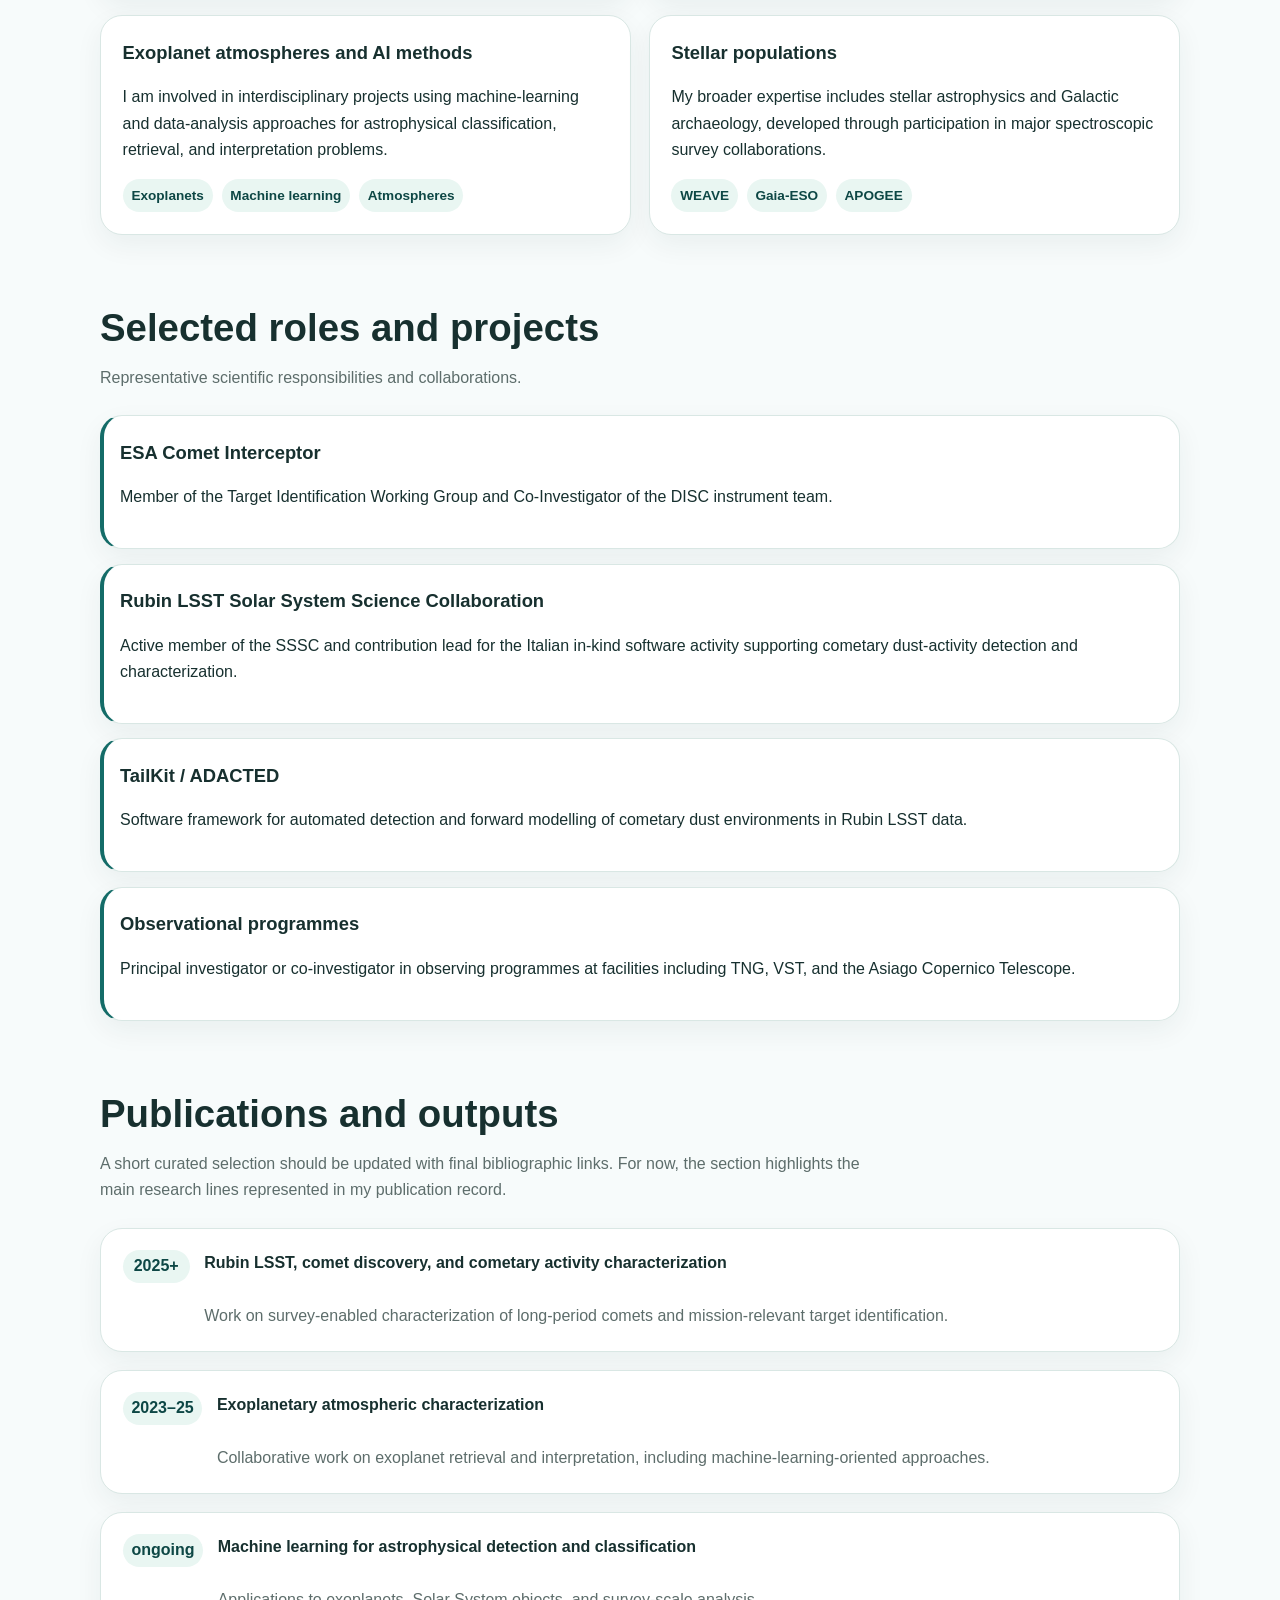
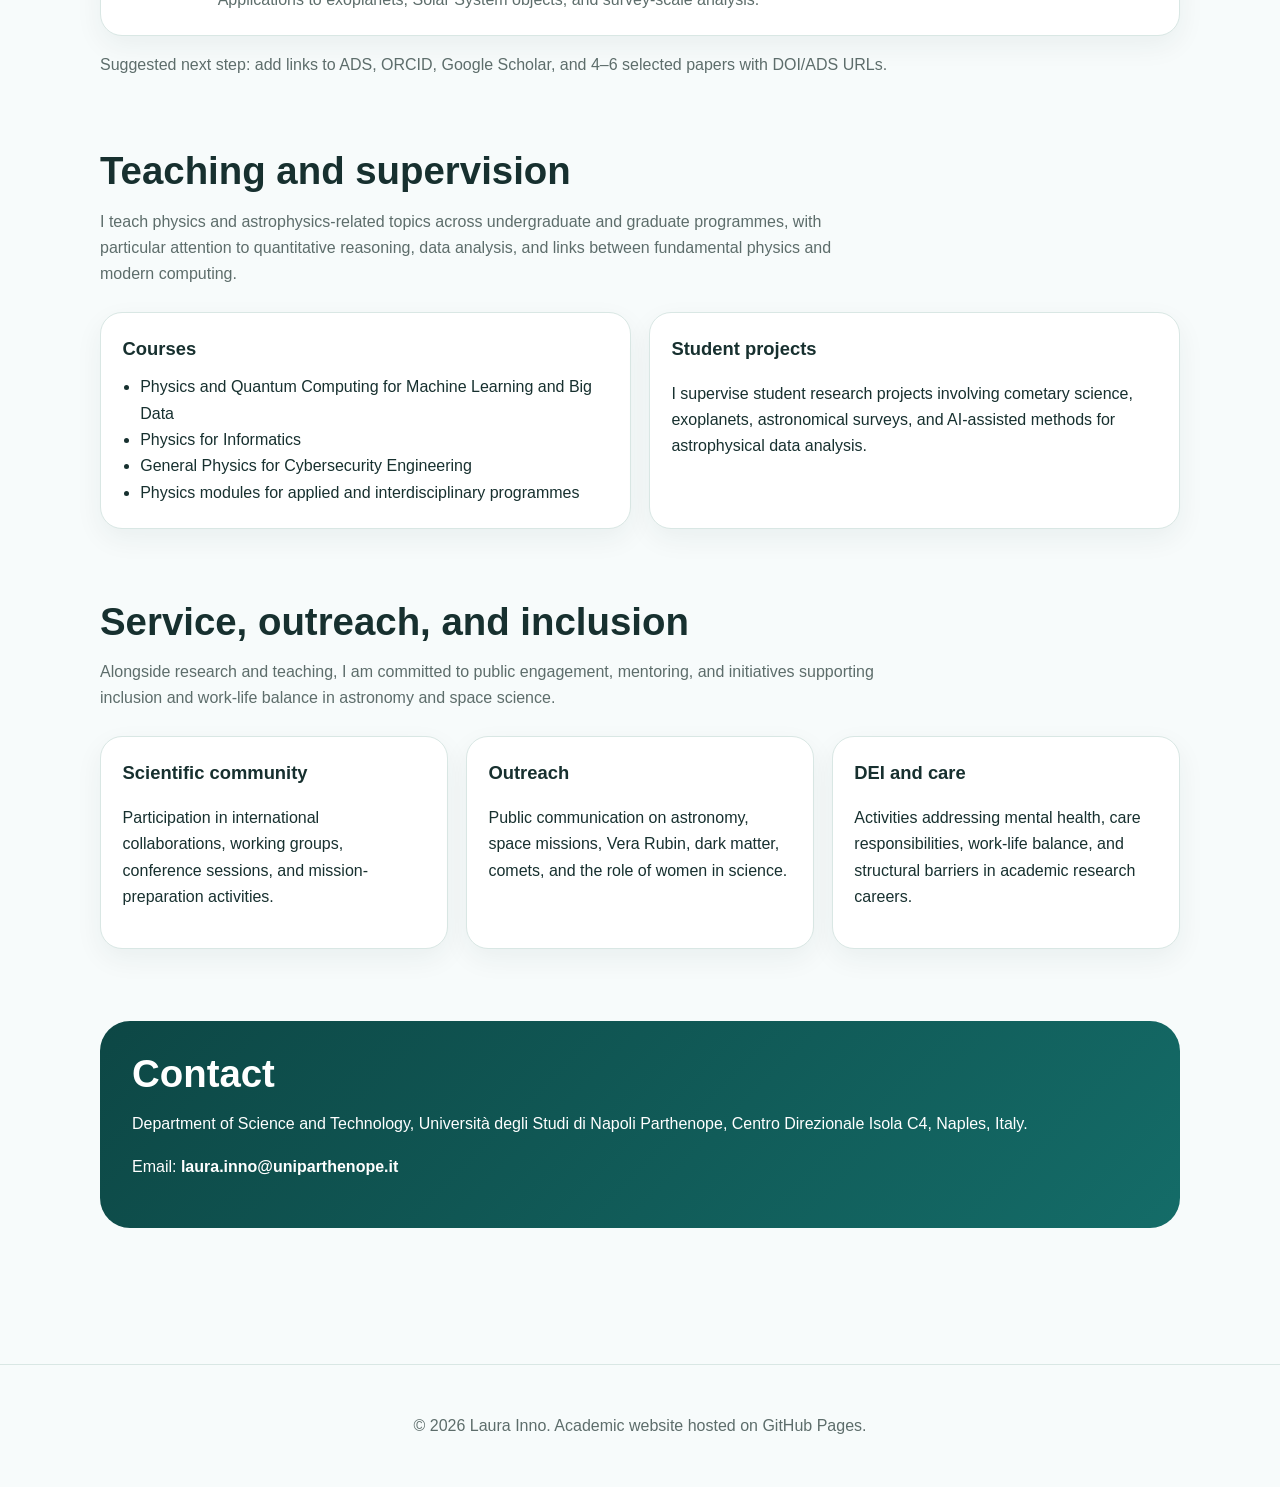
==== commit ad240c12: "miglioramento" ====
--- a/index.html
+++ b/index.html
@@ -1,127 +1,239 @@
-<!DOCTYPE HTML>
+<!doctype html>
 <html lang="en">
 <head>
-    <title>Laura Inno - Astrophysicist | Researcher | Educator</title>
-<meta name="description" content="Official website of Laura Inno, astrophysicist, researcher, and educator. Explore her research, publications, and teaching activities.">
-<meta name="keywords" content="Laura Inno, astrophysics, researcher, astronomy, exoplanets, comet interceptor, observational astronomy, space science">
-<meta name="author" content="Laura Inno">
-
-
-    <link href="https://fonts.googleapis.com/css?family=Oxygen:300,400" rel="stylesheet">
-    <link href="https://fonts.googleapis.com/css?family=Source+Sans+Pro:400,600,700" rel="stylesheet">
-    <link rel="stylesheet" href="https://cdnjs.cloudflare.com/ajax/libs/bootstrap/5.3.0/css/bootstrap.min.css">
-    <link rel="stylesheet" href="css/style.css">
-    <style>
-        #about {
-            background: url('images/comet_background.jpg') no-repeat center center;
-            background-size: cover;
-            color: white;
-            padding: 60px 20px;
-        }
-        .header-container {
-            display: flex;
-            align-items: center;
-            justify-content: space-between;
-            padding: 10px 20px;
-        }
-        .header-container img {
-            max-height: 10em;
-        }
-    </style>
-</head>
+  <meta charset="utf-8">
+  <meta name="viewport" content="width=device-width, initial-scale=1">
+  <title>Laura Inno | Astrophysicist</title>
+  <meta name="description" content="Official academic website of Laura Inno, Associate Professor of Astrophysics at Università degli Studi di Napoli Parthenope. Research in cometary science, Rubin LSST, Comet Interceptor, exoplanets, and stellar populations.">
+  <meta name="author" content="Laura Inno">
+  <meta name="keywords" content="Laura Inno, astrophysics, comets, Rubin LSST, Vera Rubin Observatory, Comet Interceptor, exoplanets, stellar populations, Parthenope University">
+  <meta property="og:title" content="Laura Inno | Astrophysicist">
+  <meta property="og:description" content="Associate Professor of Astrophysics working on cometary science, Rubin LSST, Comet Interceptor, exoplanets, and stellar populations.">
+  <meta property="og:type" content="website">
+  <meta property="og:image" content="images/my_photo.png">
+  <meta property="og:site_name" content="Laura Inno">
+  <meta name="twitter:card" content="summary_large_image">
+  <link rel="canonical" href="https://laurainno.github.io/">
+  <link rel="stylesheet" href="css/site.css">
+  <script type="application/ld+json">
+  {
+    "@context": "https://schema.org",
+    "@type": "Person",
+    "name": "Laura Inno",
+    "jobTitle": "Associate Professor of Astrophysics",
+    "affiliation": {
+      "@type": "CollegeOrUniversity",
+      "name": "Università degli Studi di Napoli Parthenope"
+    },
+    "email": "mailto:laura.inno@uniparthenope.it",
+    "url": "https://laurainno.github.io/",
+    "knowsAbout": ["Astrophysics", "Cometary science", "Rubin LSST", "Comet Interceptor", "Exoplanets", "Stellar populations"]
+  }
+  </script>
 </head>
 <body>
-    <header style="background-color: #1B6A64; color: #B1E4D1;" class="p-4">
-        <div class="container header-container">
-            <img src="images/logo.png" alt="Institution Logo" class="rounded-circle">
-            <div class="text-center">
-                <h1 style="color: #B1E4D1;">Laura Inno</h1>
-                <p style="color: white;">Astrophysicist | Researcher | Educator</p>
-            </div>
-            <img src="images/my_photo.png" alt="Laura Inno" class="rounded-circle">
-        </div>
-    </header>
-
-    <nav class="navbar navbar-expand-lg navbar-light bg-light">
-        <div class="container">
-            <button class="navbar-toggler" type="button" data-bs-toggle="collapse" data-bs-target="#navbarNav">
-                <span class="navbar-toggler-icon"></span>
-            </button>
-            <div class="collapse navbar-collapse" id="navbarNav">
-                <ul class="navbar-nav mx-auto">
-                    <li class="nav-item"><a class="nav-link" href="#about">About Me</a></li>
-                    <li class="nav-item"><a class="nav-link" href="#research">Research</a></li>
-                    <li class="nav-item"><a class="nav-link" href="#publications">Publications</a></li>
-                    <li class="nav-item"><a class="nav-link" href="#teaching">Teaching</a></li>
-                    <li class="nav-item"><a class="nav-link" href="#cv">CV</a></li>
-                    <li class="nav-item"><a class="nav-link" href="#contact">Contact</a></li>
-                </ul>
-            </div>
-        </div>
+  <a class="skip-link" href="#main">Skip to main content</a>
+  <header class="site-header">
+    <nav class="nav" aria-label="Main navigation">
+      <a class="brand" href="#top">Laura Inno</a>
+      <div class="nav-links">
+        <a href="#research">Research</a>
+        <a href="#projects">Projects</a>
+        <a href="#publications">Publications</a>
+        <a href="#teaching">Teaching</a>
+        <a href="#service">Service</a>
+        <a class="nav-cta" href="#contact">Contact</a>
+      </div>
     </nav>
-
-    <section id="about" class="container-fluid text-center">
-        <h2>About Me</h2>
-        <p>I am a postdoctoral researcher in Astrophysics at the Science and Technology Department of the Parthenope University of Naples, where I teach Physics and conduct research in Space Science, Observational Astronomy, and Astrophysics. I am a member of the ESA Mission Comet Interceptor Target Identification Working Group, the Vera Rubin LSST Solar System Science Collaboration, and the Weave Survey. I am also actively involved in several international collaborations and have a strong interest in Astronomical Education and DEI activities.</p>
-    </section>
-
-    <section id="research" class="container mt-5">
-        <h2 class="text-center">My Research</h2>
-        <p class="text-center">My research is centered around stellar astrophysics, exoplanetary science, and Solar System bodies, with key leadership roles in major projects.</p>
-        
-        <h3>Key Roles in Research Projects</h3>
-        <ul>
-            <li>Member of ESA's Target Selection Working Group for the Comet Interceptor Mission (2023-2026).</li>
-            <li>PI and Co-PI of several observational proposals at TNG (La Palma), Copernico Telescope (Asiago), and VST (Cerro Paranal).</li>
-            <li>Co-Investigator for the DISC instrument onboard the Comet Interceptor spacecraft.</li>
-            <li>Contribution Lead for the INAF-LSST in-kind program ITA-SW-11.</li>
-            <li>Co-coordinator of the interdisciplinary research group ExoPlaNAts.</li>
-            <li>Member of the PhD Board for the Unesco Chair in Environment, Resources, and Sustainable Development (2024-present).</li>
-            <li>PI of the project “Hunting for Another Earth with AI”.</li>
-            <li>Unit Head for the Parthenope Univeristy Inter-Departments project on gender equality and work-life balance </li>
-            <li>Research member in PRIN 2022 ESPLORA: High-resolution Exoplanet Spectroscopy.</li>
-            <li>Representative of the Solar System Science Collaboration in the LSST DEI Council.</li>
-        </ul>
-    </section>
-
-    <section id="publications" class="container mt-5">
-        <h2 class="text-center">Publications</h2>
-        <p class="text-center">Below is a selection of my most recent publications:</p>
-        <ul>
-            <li>Inno et al., 2025 - LSST and comets.</li>
-            <li>Magliano et al., 2023, 2024, 2025 - Exoplanetary atmospheric characterization.</li>
-            <li>Fiscale et al. (submitted to ApJ) - Machine Learning for exoplanets detection.</li>
-            <li>Other contributions to international peer-reviewed journals, conference abstracts, and invited talks.</li>
-        </ul>
-    </section>
-
-    <section id="teaching" class="container mt-5">
-        <h2 class="text-center">Teaching</h2>
-        <p class="text-center">My teaching experience includes the following courses:</p>
-        <ul>
-            <li>Physics and Quantum Computing for Machine Learning and Big Data (6 CFU).</li>
-            <li>Physics for Informatics (3 CFU).</li>
-            <li>Physics for Naval Engineering (6 CFU).</li>
-            <li>General Physics for Cybersecurity Engineering.</li>
-            <li>Supervision of student research projects in astrophysics and AI applications.</li>
-        </ul>
-    </section>
-
-    <section id="cv" class="container mt-5">
-        <h2 class="text-center">Curriculum Vitae</h2>
-        <p class="text-center"><a href='images/cv.pdf' download="Laura_Inno_CV.pdf">Download my CV</a>
-    </p>
-    </section>
-
-    <section id="contact" class="container mt-5 mb-5 text-center">
+  </header>
+
+  <section class="hero" id="top" aria-label="Introductory section">
+    <div class="hero-inner">
+      <div>
+        <div class="kicker">Astrophysics · Space Science · Survey Astronomy</div>
+        <h1>Laura Inno</h1>
+        <p class="hero-lead">Associate Professor of Astrophysics at Università degli Studi di Napoli Parthenope. My research connects stellar astrophysics, exoplanetary science, and Solar System surveys, with a current focus on cometary activity in the Rubin LSST era and target identification for ESA’s Comet Interceptor mission.</p>
+        <div class="hero-actions">
+          <a class="button button-primary" href="#research">Explore my research</a>
+          <a class="button button-secondary" href="images/cv.pdf">Download CV</a>
+          <a class="button button-secondary" href="mailto:laura.inno@uniparthenope.it">Email me</a>
+        </div>
+      </div>
+      <aside class="hero-card" aria-label="Profile summary">
+        <img class="profile-photo" src="images/my_photo.png" alt="Portrait of Laura Inno">
+        <p class="affiliation"><strong>Università degli Studi di Napoli Parthenope</strong><br>Department of Science and Technology<br>Naples, Italy</p>
+      </aside>
+    </div>
+  </section>
+
+  <main id="main">
+    <section id="about">
+      <div class="section-head">
+        <h2>About</h2>
+        <p>I am an astrophysicist working at the interface between observational astronomy, space missions, and data-intensive survey science. I am involved in international collaborations including Rubin LSST Solar System Science Collaboration, ESA Comet Interceptor activities, and large spectroscopic surveys.</p>
+      </div>
+      <div class="grid grid-3">
+        <article class="card">
+          <h3>Cometary science</h3>
+          <p>Detection and characterization of cometary dust activity, with emphasis on long-period comets, interstellar objects, and large-scale survey discovery spaces.</p>
+        </article>
+        <article class="card">
+          <h3>Rubin LSST</h3>
+          <p>Development of automated tools for cometary activity detection and dust-tail characterization in the Vera C. Rubin Observatory LSST era.</p>
+        </article>
+        <article class="card">
+          <h3>Exoplanets & stars</h3>
+          <p>Research interests spanning exoplanet characterization, stellar populations, and the use of modern data-analysis methods in astrophysics.</p>
+        </article>
+      </div>
+    </section>
+
+    <section id="research">
+      <div class="section-head">
+        <h2>Research focus</h2>
+        <p>My current research portfolio combines physically motivated modelling, observational programmes, and software development for next-generation astronomical surveys.</p>
+      </div>
+      <div class="grid grid-2">
+        <article class="card">
+          <h3>Comets, dust environments, and mission preparation</h3>
+          <p>I contribute to the scientific preparation of cometary missions and observing campaigns by studying dust activity, coma morphology, and the detectability of faint or distant active bodies.</p>
+          <div class="badge-row">
+            <span class="badge">Comet Interceptor</span>
+            <span class="badge">Dust modelling</span>
+            <span class="badge">Long-period comets</span>
+          </div>
+        </article>
+        <article class="card">
+          <h3>Survey science and automated characterization</h3>
+          <p>Through the Italian Rubin LSST in-kind contribution, I coordinate work on software tools for identifying and characterizing cometary activity in survey images.</p>
+          <div class="badge-row">
+            <span class="badge">Rubin LSST</span>
+            <span class="badge">TailKit</span>
+            <span class="badge">Solar System surveys</span>
+          </div>
+        </article>
+        <article class="card">
+          <h3>Exoplanet atmospheres and AI methods</h3>
+          <p>I am involved in interdisciplinary projects using machine-learning and data-analysis approaches for astrophysical classification, retrieval, and interpretation problems.</p>
+          <div class="badge-row">
+            <span class="badge">Exoplanets</span>
+            <span class="badge">Machine learning</span>
+            <span class="badge">Atmospheres</span>
+          </div>
+        </article>
+        <article class="card">
+          <h3>Stellar populations</h3>
+          <p>My broader expertise includes stellar astrophysics and Galactic archaeology, developed through participation in major spectroscopic survey collaborations.</p>
+          <div class="badge-row">
+            <span class="badge">WEAVE</span>
+            <span class="badge">Gaia-ESO</span>
+            <span class="badge">APOGEE</span>
+          </div>
+        </article>
+      </div>
+    </section>
+
+    <section id="projects">
+      <div class="section-head">
+        <h2>Selected roles and projects</h2>
+        <p>Representative scientific responsibilities and collaborations.</p>
+      </div>
+      <div class="timeline">
+        <div class="card timeline-item">
+          <h3>ESA Comet Interceptor</h3>
+          <p>Member of the Target Identification Working Group and Co-Investigator of the DISC instrument team.</p>
+        </div>
+        <div class="card timeline-item">
+          <h3>Rubin LSST Solar System Science Collaboration</h3>
+          <p>Active member of the SSSC and contribution lead for the Italian in-kind software activity supporting cometary dust-activity detection and characterization.</p>
+        </div>
+        <div class="card timeline-item">
+          <h3>TailKit / ADACTED</h3>
+          <p>Software framework for automated detection and forward modelling of cometary dust environments in Rubin LSST data.</p>
+        </div>
+        <div class="card timeline-item">
+          <h3>Observational programmes</h3>
+          <p>Principal investigator or co-investigator in observing programmes at facilities including TNG, VST, and the Asiago Copernico Telescope.</p>
+        </div>
+      </div>
+    </section>
+
+    <section id="publications">
+      <div class="section-head">
+        <h2>Publications and outputs</h2>
+        <p>A short curated selection should be updated with final bibliographic links. For now, the section highlights the main research lines represented in my publication record.</p>
+      </div>
+      <div class="grid">
+        <article class="card publication">
+          <span class="year">2025+</span>
+          <div><strong>Rubin LSST, comet discovery, and cometary activity characterization</strong><br><span class="muted">Work on survey-enabled characterization of long-period comets and mission-relevant target identification.</span></div>
+        </article>
+        <article class="card publication">
+          <span class="year">2023–25</span>
+          <div><strong>Exoplanetary atmospheric characterization</strong><br><span class="muted">Collaborative work on exoplanet retrieval and interpretation, including machine-learning-oriented approaches.</span></div>
+        </article>
+        <article class="card publication">
+          <span class="year">ongoing</span>
+          <div><strong>Machine learning for astrophysical detection and classification</strong><br><span class="muted">Applications to exoplanets, Solar System objects, and survey-scale analysis.</span></div>
+        </article>
+      </div>
+      <p class="muted">Suggested next step: add links to ADS, ORCID, Google Scholar, and 4–6 selected papers with DOI/ADS URLs.</p>
+    </section>
+
+    <section id="teaching">
+      <div class="section-head">
+        <h2>Teaching and supervision</h2>
+        <p>I teach physics and astrophysics-related topics across undergraduate and graduate programmes, with particular attention to quantitative reasoning, data analysis, and links between fundamental physics and modern computing.</p>
+      </div>
+      <div class="grid grid-2">
+        <article class="card">
+          <h3>Courses</h3>
+          <ul>
+            <li>Physics and Quantum Computing for Machine Learning and Big Data</li>
+            <li>Physics for Informatics</li>
+            <li>General Physics for Cybersecurity Engineering</li>
+            <li>Physics modules for applied and interdisciplinary programmes</li>
+          </ul>
+        </article>
+        <article class="card">
+          <h3>Student projects</h3>
+          <p>I supervise student research projects involving cometary science, exoplanets, astronomical surveys, and AI-assisted methods for astrophysical data analysis.</p>
+        </article>
+      </div>
+    </section>
+
+    <section id="service">
+      <div class="section-head">
+        <h2>Service, outreach, and inclusion</h2>
+        <p>Alongside research and teaching, I am committed to public engagement, mentoring, and initiatives supporting inclusion and work-life balance in astronomy and space science.</p>
+      </div>
+      <div class="grid grid-3">
+        <article class="card">
+          <h3>Scientific community</h3>
+          <p>Participation in international collaborations, working groups, conference sessions, and mission-preparation activities.</p>
+        </article>
+        <article class="card">
+          <h3>Outreach</h3>
+          <p>Public communication on astronomy, space missions, Vera Rubin, dark matter, comets, and the role of women in science.</p>
+        </article>
+        <article class="card">
+          <h3>DEI and care</h3>
+          <p>Activities addressing mental health, care responsibilities, work-life balance, and structural barriers in academic research careers.</p>
+        </article>
+      </div>
+    </section>
+
+    <section id="contact">
+      <div class="contact-box">
         <h2>Contact</h2>
+        <p>Department of Science and Technology, Università degli Studi di Napoli Parthenope, Centro Direzionale Isola C4, Naples, Italy.</p>
         <p>Email: <a href="mailto:laura.inno@uniparthenope.it">laura.inno@uniparthenope.it</a></p>
-    </section>
-
-    <footer class="bg-dark text-white text-center p-3">
-        <p>&copy; 2025 Laura Inno. All Rights Reserved.</p>
-    </footer>
-
-    <script src="https://cdnjs.cloudflare.com/ajax/libs/bootstrap/5.3.0/js/bootstrap.bundle.min.js"></script>
+      </div>
+    </section>
+  </main>
+
+  <footer class="footer">
+    <p>&copy; 2026 Laura Inno. Academic website hosted on GitHub Pages.</p>
+  </footer>
 </body>
 </html>
--- a/css/site.css
+++ b/css/site.css
@@ -0,0 +1,118 @@
+
+:root {
+  --bg: #f7fbfb;
+  --surface: #ffffff;
+  --ink: #17302f;
+  --muted: #5d6d6b;
+  --primary: #146c68;
+  --primary-dark: #0d4745;
+  --accent: #b1e4d1;
+  --line: #d9e7e4;
+  --shadow: 0 18px 45px rgba(17, 52, 50, 0.10);
+  --radius: 22px;
+}
+
+* { box-sizing: border-box; }
+html { scroll-behavior: smooth; }
+body {
+  margin: 0;
+  font-family: -apple-system, BlinkMacSystemFont, "Segoe UI", Roboto, Arial, sans-serif;
+  color: var(--ink);
+  background: var(--bg);
+  line-height: 1.65;
+}
+a { color: var(--primary); text-decoration: none; }
+a:hover { text-decoration: underline; }
+.skip-link {
+  position: absolute; left: -999px; top: auto; width: 1px; height: 1px; overflow: hidden;
+}
+.skip-link:focus {
+  left: 1rem; top: 1rem; width: auto; height: auto; padding: .65rem .9rem; background: white; z-index: 1000;
+  border-radius: 10px; box-shadow: var(--shadow);
+}
+.site-header {
+  position: sticky; top: 0; z-index: 100;
+  background: rgba(255,255,255,.92); backdrop-filter: blur(12px);
+  border-bottom: 1px solid var(--line);
+}
+.nav {
+  max-width: 1120px; margin: 0 auto; padding: .85rem 1.25rem;
+  display: flex; align-items: center; justify-content: space-between; gap: 1rem;
+}
+.brand { font-weight: 800; letter-spacing: .02em; color: var(--ink); }
+.nav-links { display: flex; gap: 1rem; flex-wrap: wrap; align-items: center; justify-content: flex-end; }
+.nav-links a { color: var(--ink); font-size: .95rem; }
+.nav-cta {
+  background: var(--primary); color: white !important; padding: .45rem .75rem; border-radius: 999px;
+}
+.hero {
+  background:
+    linear-gradient(110deg, rgba(13,71,69,.92), rgba(20,108,104,.72)),
+    url('../images/comet_background.jpg') center/cover no-repeat;
+  color: white;
+}
+.hero-inner {
+  max-width: 1120px; margin: 0 auto; padding: 6rem 1.25rem 5rem;
+  display: grid; grid-template-columns: 1.25fr .75fr; gap: 3rem; align-items: center;
+}
+.kicker {
+  text-transform: uppercase; letter-spacing: .14em; color: var(--accent); font-size: .82rem; font-weight: 800;
+}
+h1 { font-size: clamp(2.4rem, 6vw, 4.9rem); line-height: 1; margin: .75rem 0 1rem; }
+.hero-lead { font-size: clamp(1.08rem, 2vw, 1.32rem); max-width: 760px; color: rgba(255,255,255,.92); }
+.hero-actions { display: flex; gap: .8rem; flex-wrap: wrap; margin-top: 1.6rem; }
+.button {
+  display: inline-flex; align-items: center; justify-content: center; gap: .4rem;
+  padding: .75rem 1rem; border-radius: 999px; border: 1px solid transparent;
+  font-weight: 700; text-decoration: none !important;
+}
+.button-primary { background: white; color: var(--primary-dark); }
+.button-secondary { border-color: rgba(255,255,255,.55); color: white; }
+.hero-card {
+  background: rgba(255,255,255,.12); border: 1px solid rgba(255,255,255,.28); border-radius: var(--radius);
+  padding: 1.25rem; box-shadow: var(--shadow);
+}
+.profile-photo {
+  width: 100%; max-width: 280px; aspect-ratio: 1/1; object-fit: cover; border-radius: 50%;
+  display: block; margin: 0 auto 1rem; border: 5px solid rgba(255,255,255,.35);
+}
+.affiliation { text-align: center; color: rgba(255,255,255,.92); margin: 0; }
+main { max-width: 1120px; margin: 0 auto; padding: 4rem 1.25rem; }
+section { scroll-margin-top: 5rem; margin-bottom: 4.5rem; }
+.section-head { max-width: 780px; margin-bottom: 1.5rem; }
+h2 { font-size: clamp(1.8rem, 3vw, 2.6rem); line-height: 1.1; margin: 0 0 .75rem; }
+h3 { margin: 0 0 .5rem; font-size: 1.15rem; }
+.section-head p, .muted { color: var(--muted); }
+.grid { display: grid; gap: 1.1rem; }
+.grid-2 { grid-template-columns: repeat(2, minmax(0, 1fr)); }
+.grid-3 { grid-template-columns: repeat(3, minmax(0, 1fr)); }
+.card {
+  background: var(--surface); border: 1px solid var(--line); border-radius: var(--radius);
+  padding: 1.35rem; box-shadow: 0 10px 28px rgba(17, 52, 50, .06);
+}
+.card ul { margin: .6rem 0 0; padding-left: 1.1rem; }
+.badge-row { display: flex; gap: .55rem; flex-wrap: wrap; margin-top: 1rem; }
+.badge {
+  display: inline-flex; padding: .32rem .55rem; border-radius: 999px;
+  background: #e9f6f2; color: var(--primary-dark); font-size: .85rem; font-weight: 700;
+}
+.timeline { display: grid; gap: .9rem; }
+.timeline-item { border-left: 4px solid var(--primary); padding-left: 1rem; }
+.publication { display: flex; gap: .9rem; align-items: flex-start; }
+.publication strong { display: block; }
+.year {
+  min-width: 4.2rem; text-align: center; background: #e9f6f2; color: var(--primary-dark);
+  border-radius: 999px; font-weight: 800; padding: .2rem .55rem;
+}
+.contact-box {
+  background: linear-gradient(135deg, var(--primary-dark), var(--primary)); color: white;
+  border-radius: calc(var(--radius) + 8px); padding: 2rem;
+}
+.contact-box a { color: white; font-weight: 800; }
+.footer { border-top: 1px solid var(--line); padding: 2rem 1.25rem; color: var(--muted); text-align: center; }
+@media (max-width: 820px) {
+  .hero-inner, .grid-2, .grid-3 { grid-template-columns: 1fr; }
+  .nav { align-items: flex-start; flex-direction: column; }
+  .nav-links { justify-content: flex-start; gap: .75rem; }
+  .hero-inner { padding-top: 4rem; }
+}
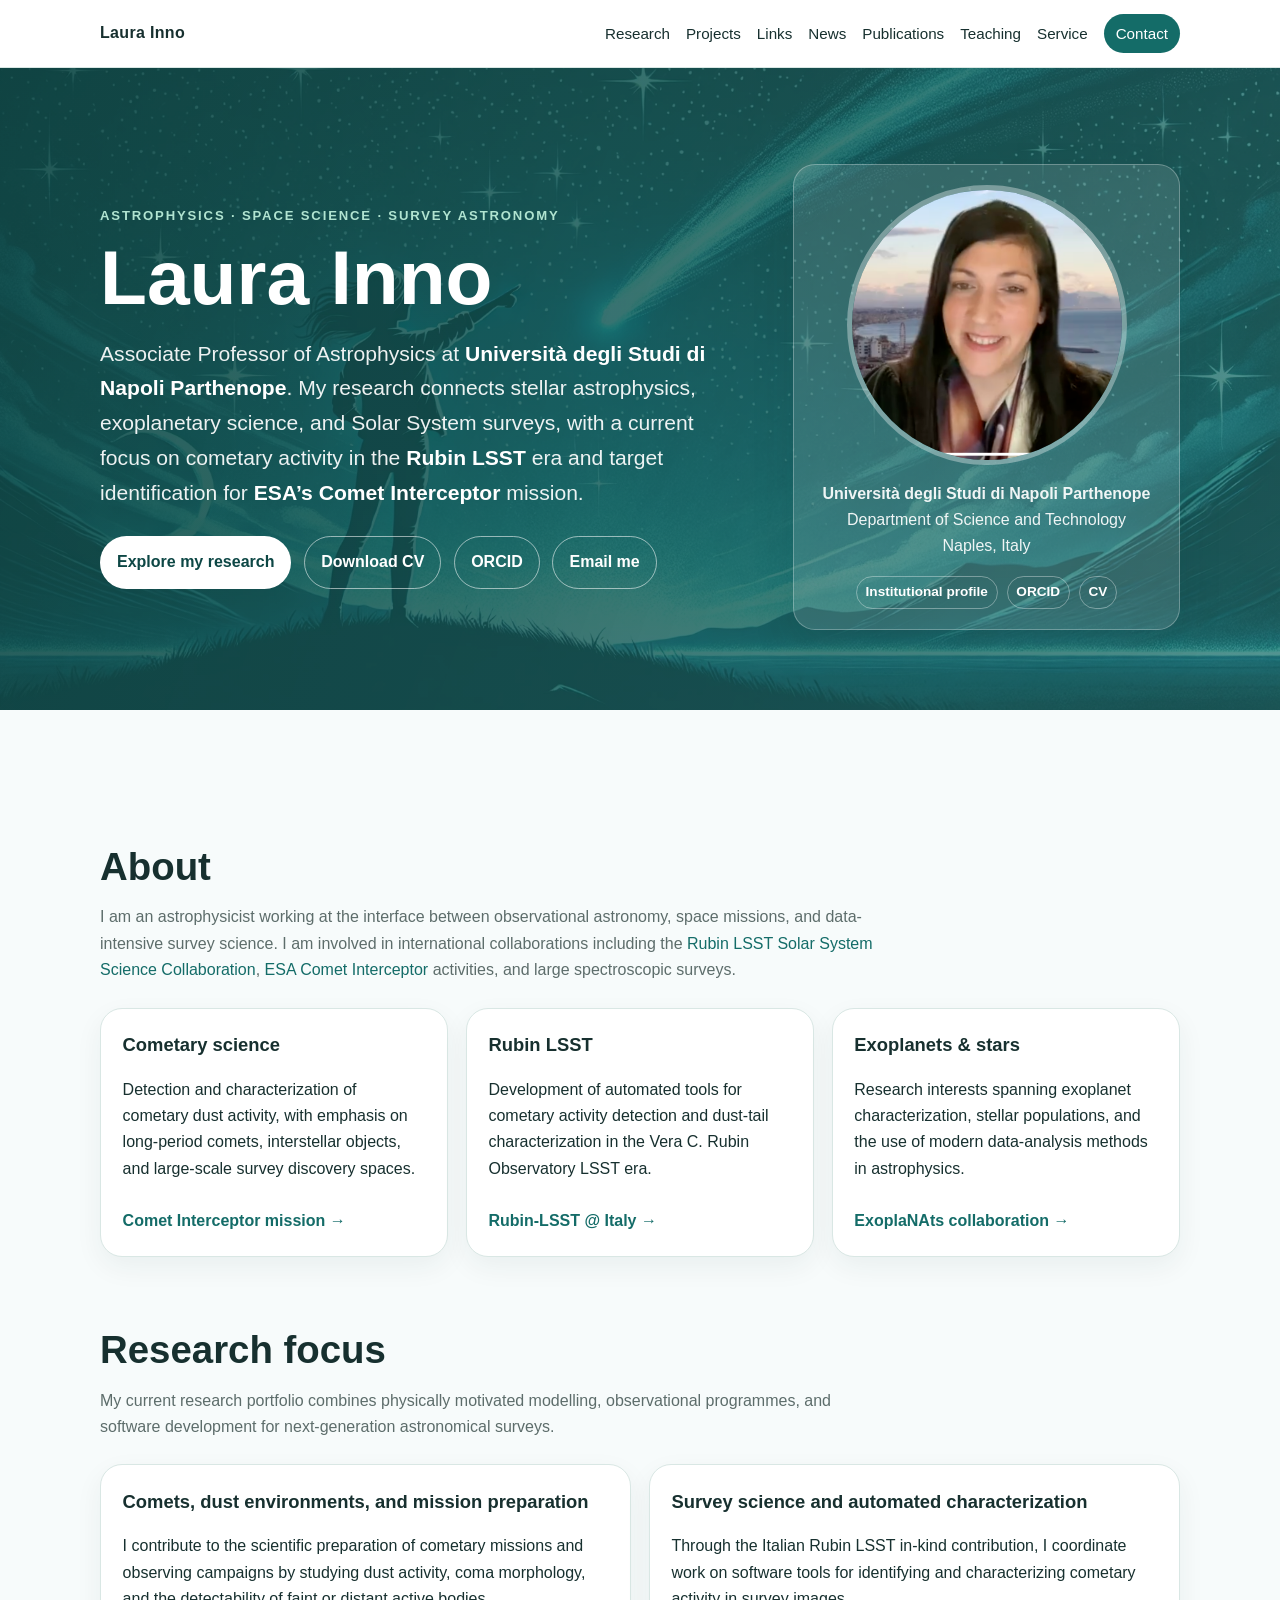
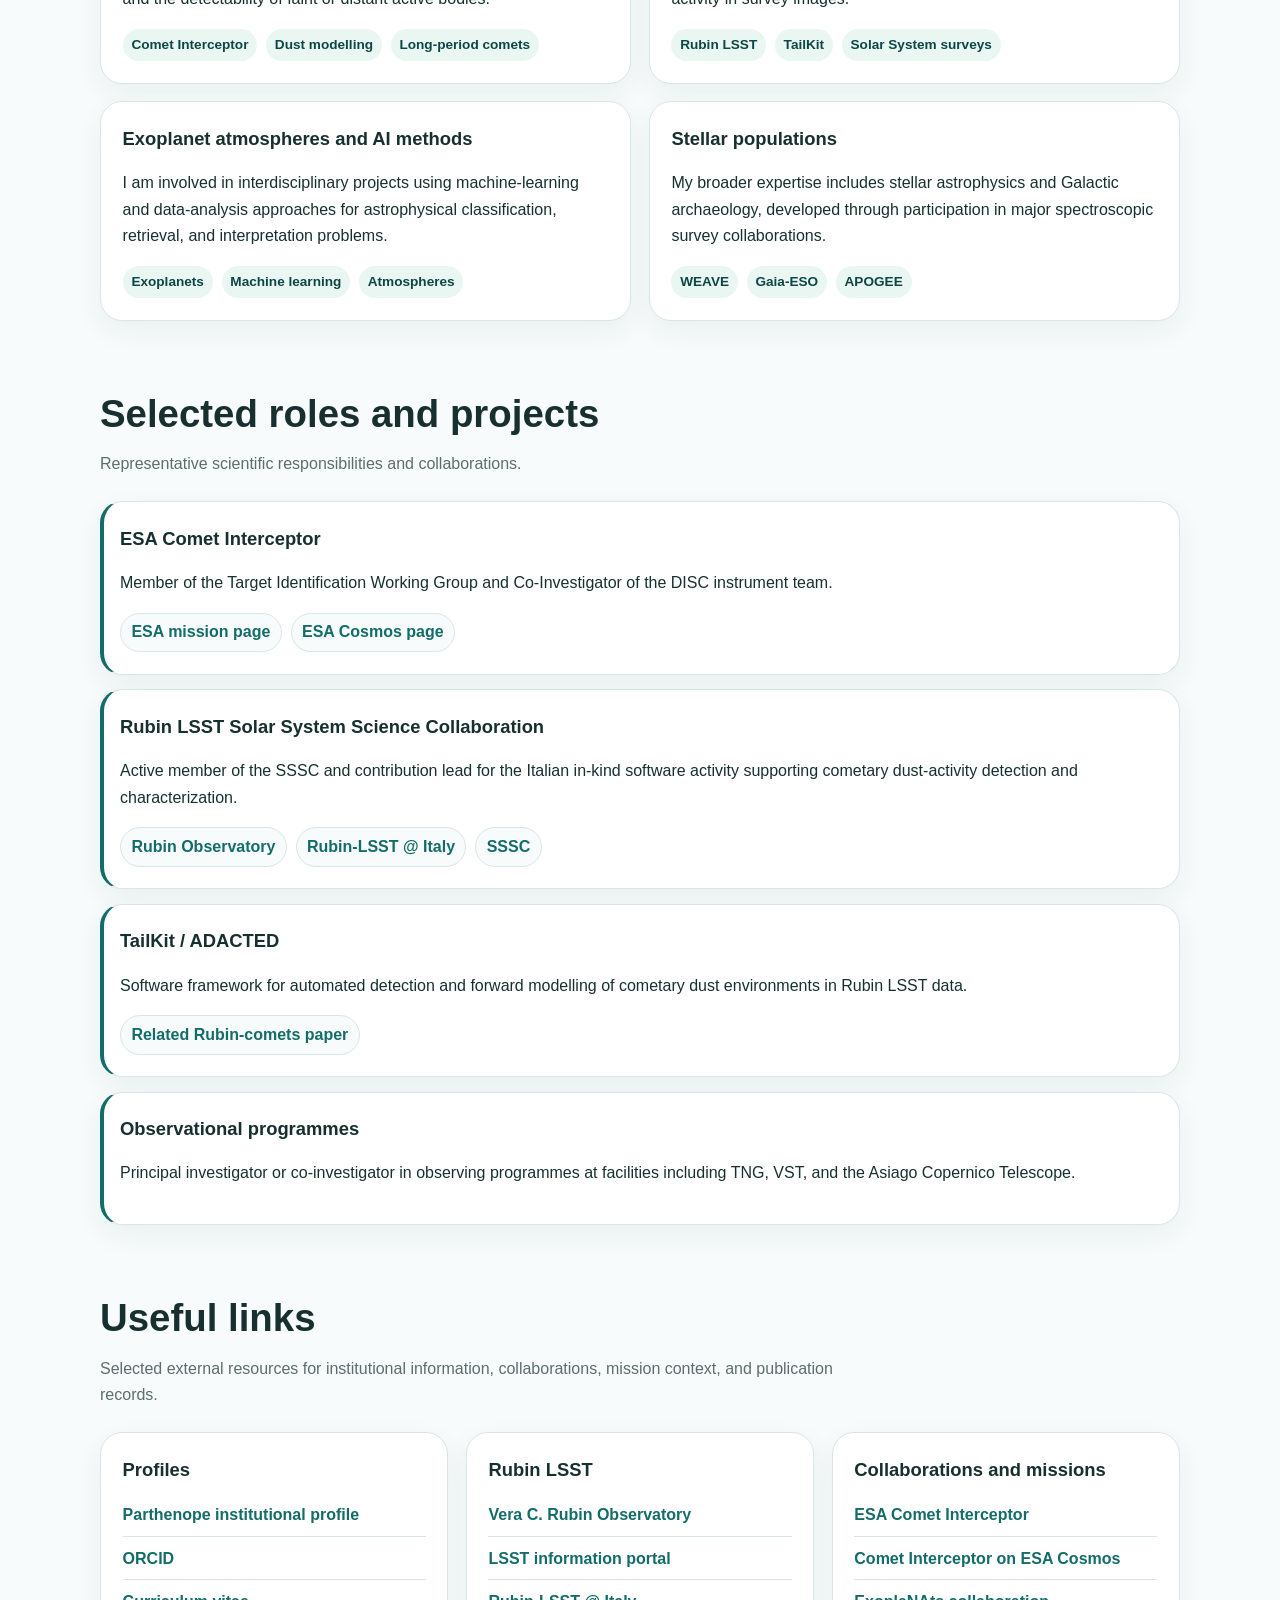
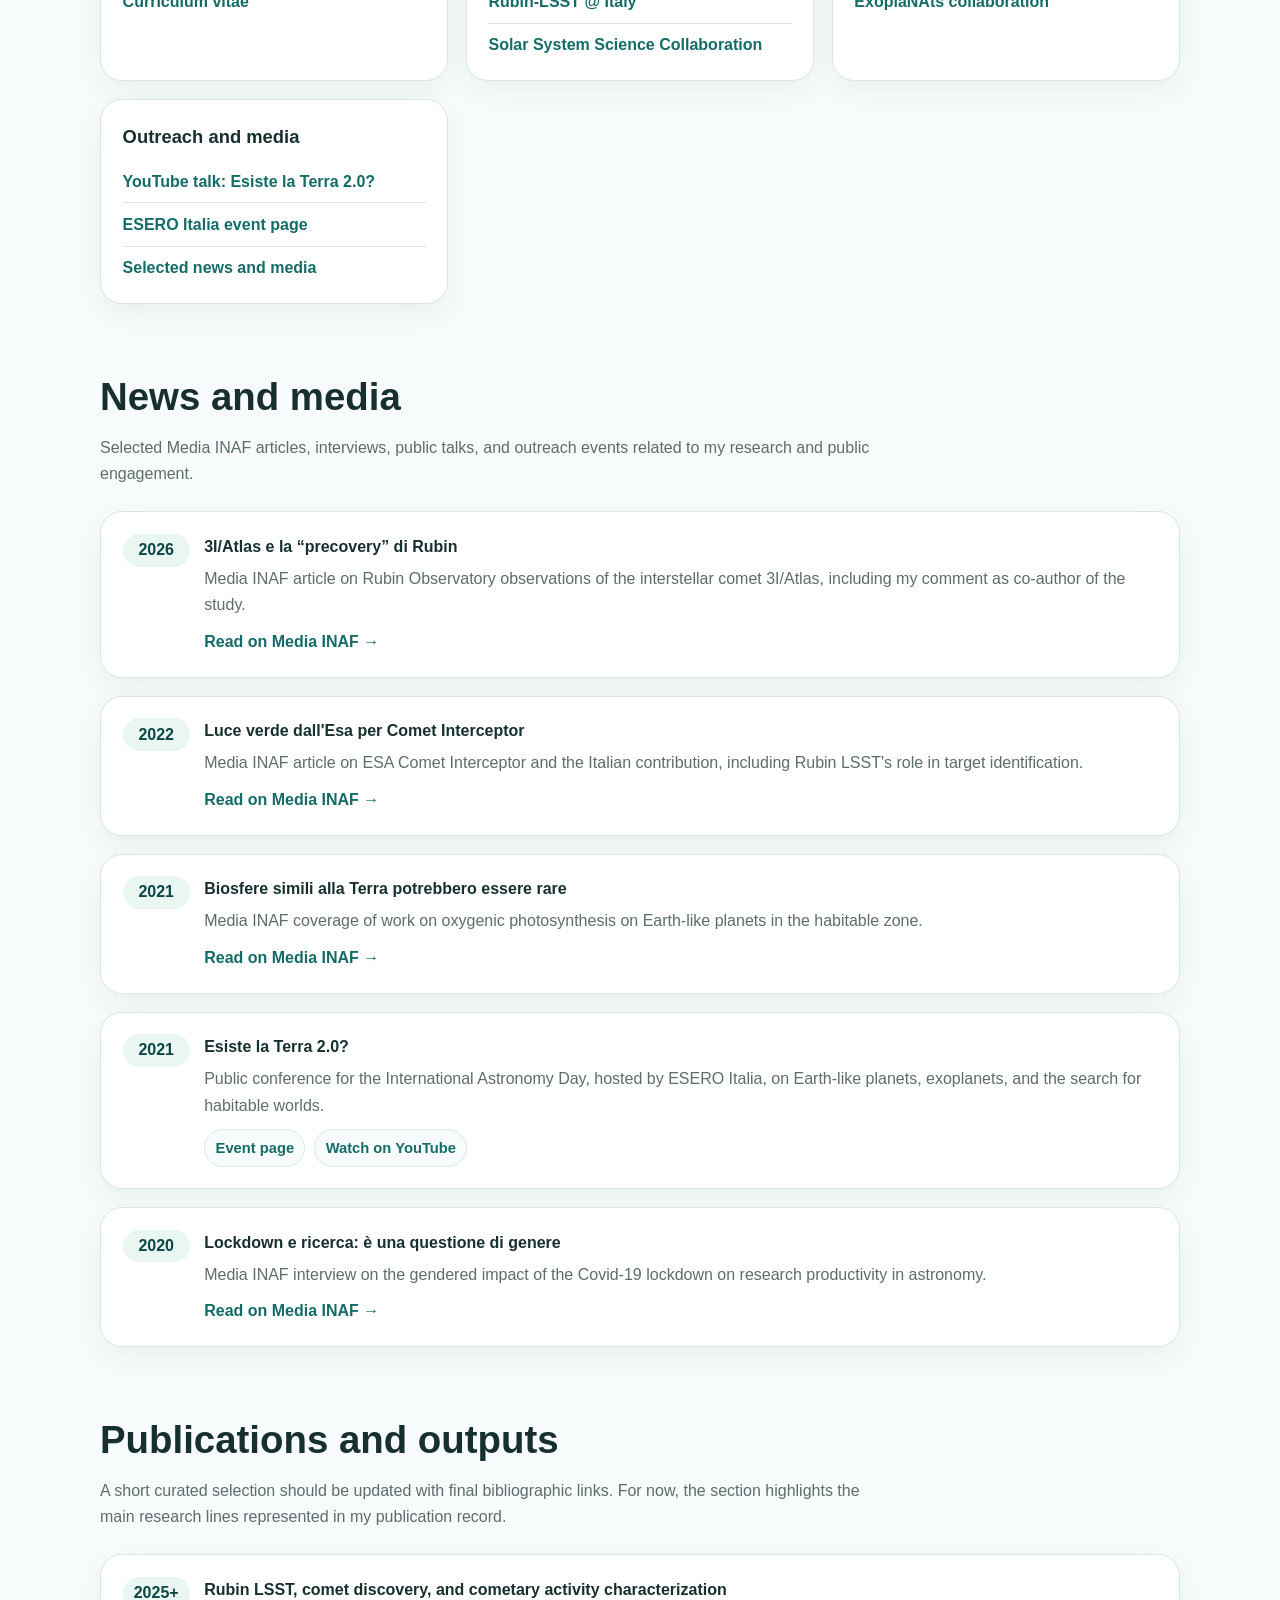
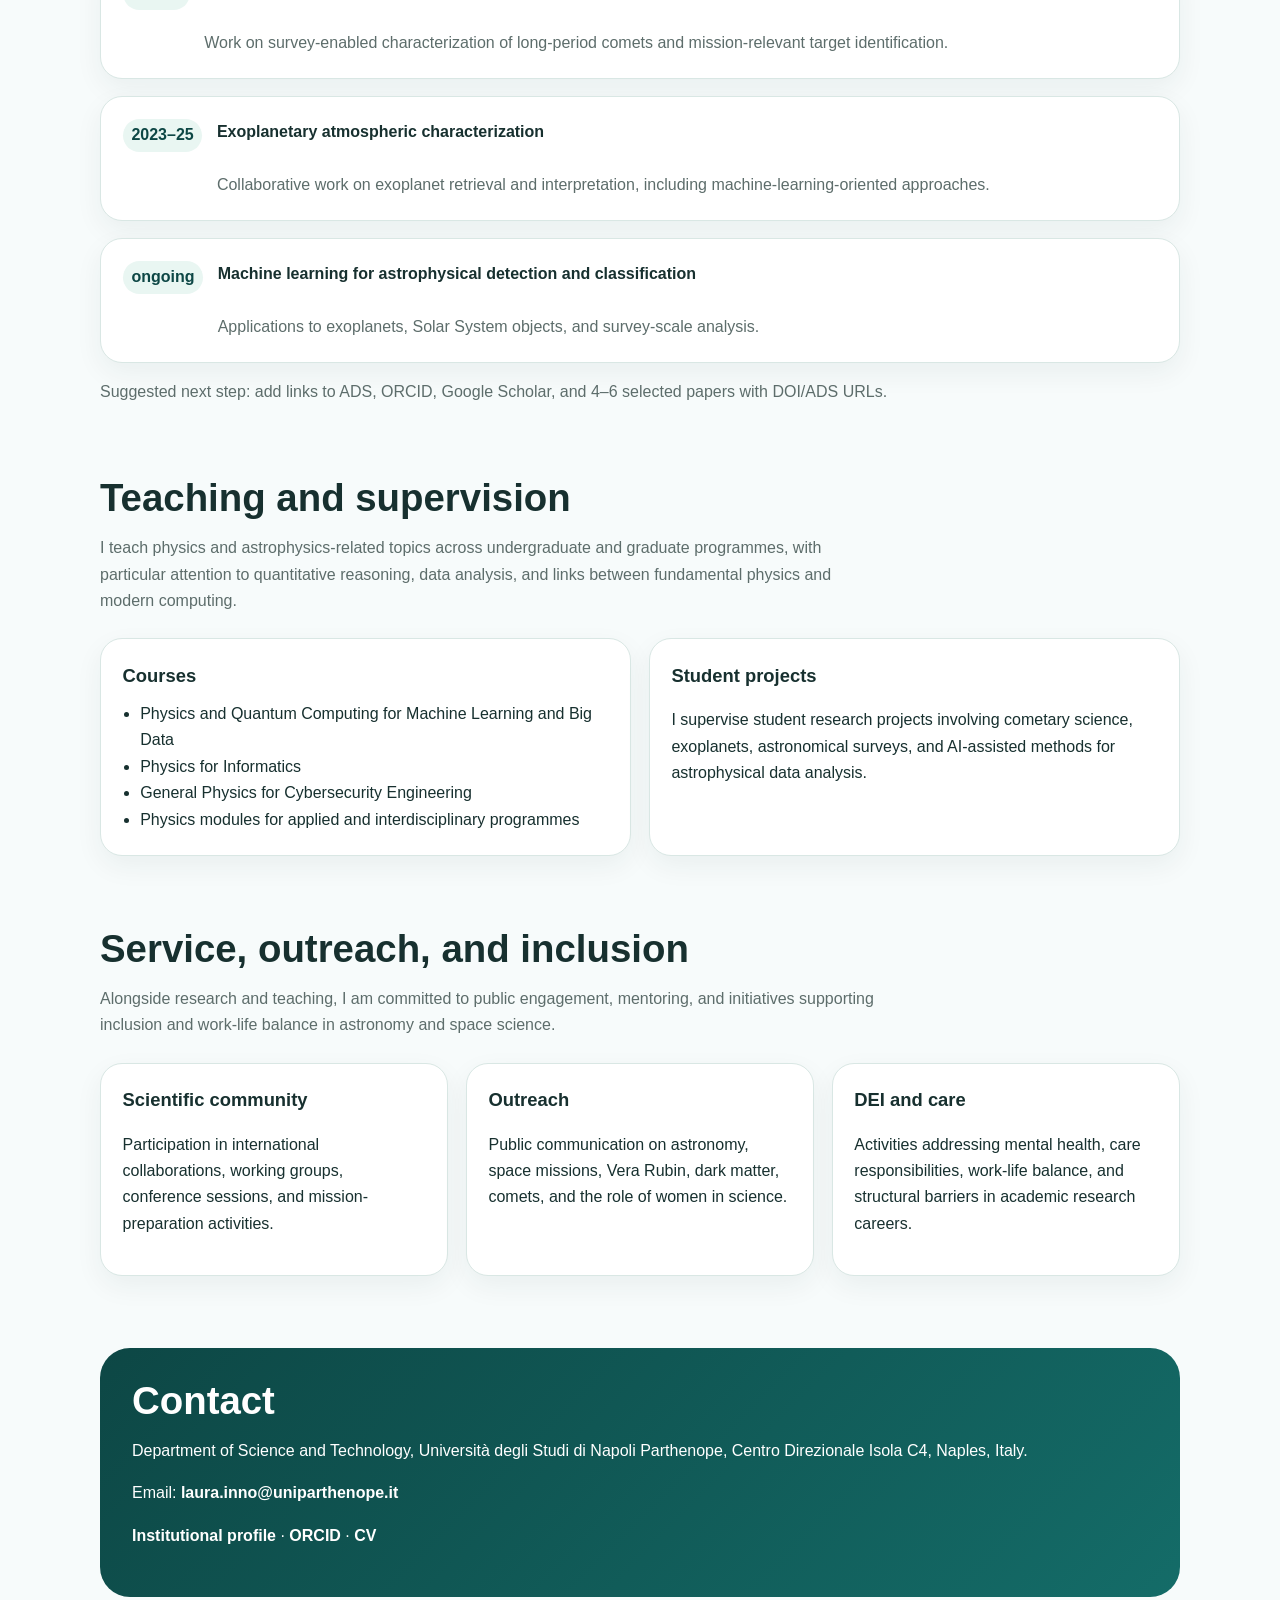
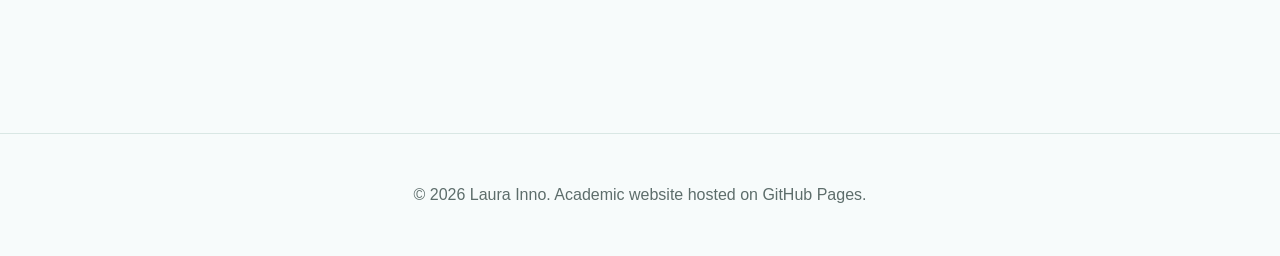
==== commit aa086491: "links" ====
--- a/index.html
+++ b/index.html
@@ -39,6 +39,8 @@
       <div class="nav-links">
         <a href="#research">Research</a>
         <a href="#projects">Projects</a>
+        <a href="#links">Links</a>
+        <a href="#news">News</a>
         <a href="#publications">Publications</a>
         <a href="#teaching">Teaching</a>
         <a href="#service">Service</a>
@@ -52,16 +54,22 @@
       <div>
         <div class="kicker">Astrophysics · Space Science · Survey Astronomy</div>
         <h1>Laura Inno</h1>
-        <p class="hero-lead">Associate Professor of Astrophysics at Università degli Studi di Napoli Parthenope. My research connects stellar astrophysics, exoplanetary science, and Solar System surveys, with a current focus on cometary activity in the Rubin LSST era and target identification for ESA’s Comet Interceptor mission.</p>
+        <p class="hero-lead">Associate Professor of Astrophysics at <a href="https://www.uniparthenope.it/Portale-Ateneo/organigramma/41513" target="_blank" rel="noopener">Università degli Studi di Napoli Parthenope</a>. My research connects stellar astrophysics, exoplanetary science, and Solar System surveys, with a current focus on cometary activity in the <a href="https://rubinobservatory.org/" target="_blank" rel="noopener">Rubin LSST</a> era and target identification for <a href="https://www.esa.int/Science_Exploration/Space_Science/Comet_Interceptor" target="_blank" rel="noopener">ESA’s Comet Interceptor</a> mission.</p>
         <div class="hero-actions">
           <a class="button button-primary" href="#research">Explore my research</a>
           <a class="button button-secondary" href="images/cv.pdf">Download CV</a>
+          <a class="button button-secondary" href="https://orcid.org/0000-0002-0271-2664" target="_blank" rel="noopener">ORCID</a>
           <a class="button button-secondary" href="mailto:laura.inno@uniparthenope.it">Email me</a>
         </div>
       </div>
       <aside class="hero-card" aria-label="Profile summary">
         <img class="profile-photo" src="images/my_photo.png" alt="Portrait of Laura Inno">
         <p class="affiliation"><strong>Università degli Studi di Napoli Parthenope</strong><br>Department of Science and Technology<br>Naples, Italy</p>
+        <div class="profile-links">
+          <a href="https://www.uniparthenope.it/Portale-Ateneo/organigramma/41513" target="_blank" rel="noopener">Institutional profile</a>
+          <a href="https://orcid.org/0000-0002-0271-2664" target="_blank" rel="noopener">ORCID</a>
+          <a href="images/cv.pdf">CV</a>
+        </div>
       </aside>
     </div>
   </section>
@@ -70,20 +78,23 @@
     <section id="about">
       <div class="section-head">
         <h2>About</h2>
-        <p>I am an astrophysicist working at the interface between observational astronomy, space missions, and data-intensive survey science. I am involved in international collaborations including Rubin LSST Solar System Science Collaboration, ESA Comet Interceptor activities, and large spectroscopic surveys.</p>
+        <p>I am an astrophysicist working at the interface between observational astronomy, space missions, and data-intensive survey science. I am involved in international collaborations including the <a href="https://solarsystem.science.lsst.org/" target="_blank" rel="noopener">Rubin LSST Solar System Science Collaboration</a>, <a href="https://www.cosmos.esa.int/web/comet-interceptor" target="_blank" rel="noopener">ESA Comet Interceptor</a> activities, and large spectroscopic surveys.</p>
       </div>
       <div class="grid grid-3">
         <article class="card">
           <h3>Cometary science</h3>
           <p>Detection and characterization of cometary dust activity, with emphasis on long-period comets, interstellar objects, and large-scale survey discovery spaces.</p>
+          <a class="text-link" href="https://www.esa.int/Science_Exploration/Space_Science/Comet_Interceptor" target="_blank" rel="noopener">Comet Interceptor mission →</a>
         </article>
         <article class="card">
           <h3>Rubin LSST</h3>
           <p>Development of automated tools for cometary activity detection and dust-tail characterization in the Vera C. Rubin Observatory LSST era.</p>
+          <a class="text-link" href="https://sites.google.com/inaf.it/rubin-lsst-italy" target="_blank" rel="noopener">Rubin-LSST @ Italy →</a>
         </article>
         <article class="card">
           <h3>Exoplanets & stars</h3>
           <p>Research interests spanning exoplanet characterization, stellar populations, and the use of modern data-analysis methods in astrophysics.</p>
+          <a class="text-link" href="https://sites.google.com/view/exoplanats/team" target="_blank" rel="noopener">ExoplaNAts collaboration →</a>
         </article>
       </div>
     </section>
@@ -142,19 +153,118 @@
         <div class="card timeline-item">
           <h3>ESA Comet Interceptor</h3>
           <p>Member of the Target Identification Working Group and Co-Investigator of the DISC instrument team.</p>
+          <div class="link-row">
+            <a href="https://www.esa.int/Science_Exploration/Space_Science/Comet_Interceptor" target="_blank" rel="noopener">ESA mission page</a>
+            <a href="https://www.cosmos.esa.int/web/comet-interceptor" target="_blank" rel="noopener">ESA Cosmos page</a>
+          </div>
         </div>
         <div class="card timeline-item">
           <h3>Rubin LSST Solar System Science Collaboration</h3>
           <p>Active member of the SSSC and contribution lead for the Italian in-kind software activity supporting cometary dust-activity detection and characterization.</p>
+          <div class="link-row">
+            <a href="https://rubinobservatory.org/" target="_blank" rel="noopener">Rubin Observatory</a>
+            <a href="https://sites.google.com/inaf.it/rubin-lsst-italy" target="_blank" rel="noopener">Rubin-LSST @ Italy</a>
+            <a href="https://solarsystem.science.lsst.org/" target="_blank" rel="noopener">SSSC</a>
+          </div>
         </div>
         <div class="card timeline-item">
           <h3>TailKit / ADACTED</h3>
           <p>Software framework for automated detection and forward modelling of cometary dust environments in Rubin LSST data.</p>
+          <div class="link-row">
+            <a href="https://arxiv.org/abs/2412.12978" target="_blank" rel="noopener">Related Rubin-comets paper</a>
+          </div>
         </div>
         <div class="card timeline-item">
           <h3>Observational programmes</h3>
           <p>Principal investigator or co-investigator in observing programmes at facilities including TNG, VST, and the Asiago Copernico Telescope.</p>
         </div>
+      </div>
+    </section>
+
+
+    <section id="links">
+      <div class="section-head">
+        <h2>Useful links</h2>
+        <p>Selected external resources for institutional information, collaborations, mission context, and publication records.</p>
+      </div>
+      <div class="grid grid-3">
+        <article class="card link-card">
+          <h3>Profiles</h3>
+          <a href="https://www.uniparthenope.it/Portale-Ateneo/organigramma/41513" target="_blank" rel="noopener">Parthenope institutional profile</a>
+          <a href="https://orcid.org/0000-0002-0271-2664" target="_blank" rel="noopener">ORCID</a>
+          <a href="images/cv.pdf">Curriculum vitae</a>
+        </article>
+        <article class="card link-card">
+          <h3>Rubin LSST</h3>
+          <a href="https://rubinobservatory.org/" target="_blank" rel="noopener">Vera C. Rubin Observatory</a>
+          <a href="https://www.lsst.org/" target="_blank" rel="noopener">LSST information portal</a>
+          <a href="https://sites.google.com/inaf.it/rubin-lsst-italy" target="_blank" rel="noopener">Rubin-LSST @ Italy</a>
+          <a href="https://solarsystem.science.lsst.org/" target="_blank" rel="noopener">Solar System Science Collaboration</a>
+        </article>
+        <article class="card link-card">
+          <h3>Collaborations and missions</h3>
+          <a href="https://www.esa.int/Science_Exploration/Space_Science/Comet_Interceptor" target="_blank" rel="noopener">ESA Comet Interceptor</a>
+          <a href="https://www.cosmos.esa.int/web/comet-interceptor" target="_blank" rel="noopener">Comet Interceptor on ESA Cosmos</a>
+          <a href="https://sites.google.com/view/exoplanats/team" target="_blank" rel="noopener">ExoplaNAts collaboration</a>
+        </article>
+        <article class="card link-card">
+          <h3>Outreach and media</h3>
+          <a href="https://www.youtube.com/watch?v=E3URzdJSQuw&t=486s" target="_blank" rel="noopener">YouTube talk: Esiste la Terra 2.0?</a>
+          <a href="https://www.esero.it/evento/esiste-la-terra-2-0-conferenza-per-iad/" target="_blank" rel="noopener">ESERO Italia event page</a>
+          <a href="#news">Selected news and media</a>
+        </article>
+      </div>
+    </section>
+
+    <section id="news">
+      <div class="section-head">
+        <h2>News and media</h2>
+        <p>Selected Media INAF articles, interviews, public talks, and outreach events related to my research and public engagement.</p>
+      </div>
+      <div class="grid">
+        <article class="card news-item">
+          <span class="year">2026</span>
+          <div>
+            <strong>3I/Atlas e la “precovery” di Rubin</strong>
+            <p class="muted">Media INAF article on Rubin Observatory observations of the interstellar comet 3I/Atlas, including my comment as co-author of the study.</p>
+            <a class="text-link" href="https://www.media.inaf.it/2026/05/08/3i-atlas-e-la-precovery-di-rubin/" target="_blank" rel="noopener">Read on Media INAF →</a>
+          </div>
+        </article>
+        <article class="card news-item">
+          <span class="year">2022</span>
+          <div>
+            <strong>Luce verde dall'Esa per Comet Interceptor</strong>
+            <p class="muted">Media INAF article on ESA Comet Interceptor and the Italian contribution, including Rubin LSST's role in target identification.</p>
+            <a class="text-link" href="https://www.media.inaf.it/2022/06/16/comet-interceptor-go/" target="_blank" rel="noopener">Read on Media INAF →</a>
+          </div>
+        </article>
+        <article class="card news-item">
+          <span class="year">2021</span>
+          <div>
+            <strong>Biosfere simili alla Terra potrebbero essere rare</strong>
+            <p class="muted">Media INAF coverage of work on oxygenic photosynthesis on Earth-like planets in the habitable zone.</p>
+            <a class="text-link" href="https://www.media.inaf.it/2021/06/23/biosfere-simili-alla-terra-potrebbero-essere-rare/" target="_blank" rel="noopener">Read on Media INAF →</a>
+          </div>
+        </article>
+        <article class="card news-item">
+          <span class="year">2021</span>
+          <div>
+            <strong>Esiste la Terra 2.0?</strong>
+            <p class="muted">Public conference for the International Astronomy Day, hosted by ESERO Italia, on Earth-like planets, exoplanets, and the search for habitable worlds.</p>
+            <div class="link-row compact-links">
+              <a href="https://www.esero.it/evento/esiste-la-terra-2-0-conferenza-per-iad/" target="_blank" rel="noopener">Event page</a>
+              <a href="https://www.youtube.com/watch?v=E3URzdJSQuw&t=486s" target="_blank" rel="noopener">Watch on YouTube</a>
+            </div>
+          </div>
+        </article>
+        <article class="card news-item">
+          <span class="year">2020</span>
+          <div>
+            <strong>Lockdown e ricerca: è una questione di genere</strong>
+            <p class="muted">Media INAF interview on the gendered impact of the Covid-19 lockdown on research productivity in astronomy.</p>
+            <a class="text-link" href="https://www.media.inaf.it/2020/11/06/lockdown-ricerca-parita/" target="_blank" rel="noopener">Read on Media INAF →</a>
+          </div>
+        </article>
       </div>
     </section>
 
@@ -228,6 +338,7 @@
         <h2>Contact</h2>
         <p>Department of Science and Technology, Università degli Studi di Napoli Parthenope, Centro Direzionale Isola C4, Naples, Italy.</p>
         <p>Email: <a href="mailto:laura.inno@uniparthenope.it">laura.inno@uniparthenope.it</a></p>
+        <p><a href="https://www.uniparthenope.it/Portale-Ateneo/organigramma/41513" target="_blank" rel="noopener">Institutional profile</a> · <a href="https://orcid.org/0000-0002-0271-2664" target="_blank" rel="noopener">ORCID</a> · <a href="images/cv.pdf">CV</a></p>
       </div>
     </section>
   </main>
--- a/css/site.css
+++ b/css/site.css
@@ -116,3 +116,29 @@
   .nav-links { justify-content: flex-start; gap: .75rem; }
   .hero-inner { padding-top: 4rem; }
 }
+
+.hero a { color: white; font-weight: 800; }
+.hero .button-primary { color: var(--primary-dark); }
+.hero .button-secondary { color: white; }
+.profile-links {
+  display: flex; justify-content: center; gap: .55rem; flex-wrap: wrap; margin-top: 1rem;
+}
+.profile-links a {
+  color: white; border: 1px solid rgba(255,255,255,.35); border-radius: 999px;
+  padding: .28rem .55rem; font-size: .85rem; font-weight: 700;
+}
+.text-link { display: inline-block; margin-top: .65rem; font-weight: 800; }
+.link-row { display: flex; gap: .55rem; flex-wrap: wrap; margin-top: 1rem; }
+.link-row a {
+  display: inline-flex; align-items: center; border: 1px solid var(--line); border-radius: 999px;
+  padding: .35rem .65rem; font-weight: 800; background: #f7fbfb;
+}
+.link-card { display: flex; flex-direction: column; gap: .55rem; }
+.link-card a {
+  border-bottom: 1px solid var(--line); padding-bottom: .45rem; font-weight: 750;
+}
+.link-card a:last-child { border-bottom: 0; padding-bottom: 0; }
+.news-item { display: flex; gap: .9rem; align-items: flex-start; }
+.news-item p { margin: .35rem 0 0; }
+.compact-links { margin-top: .65rem; }
+.compact-links a { font-size: .92rem; }
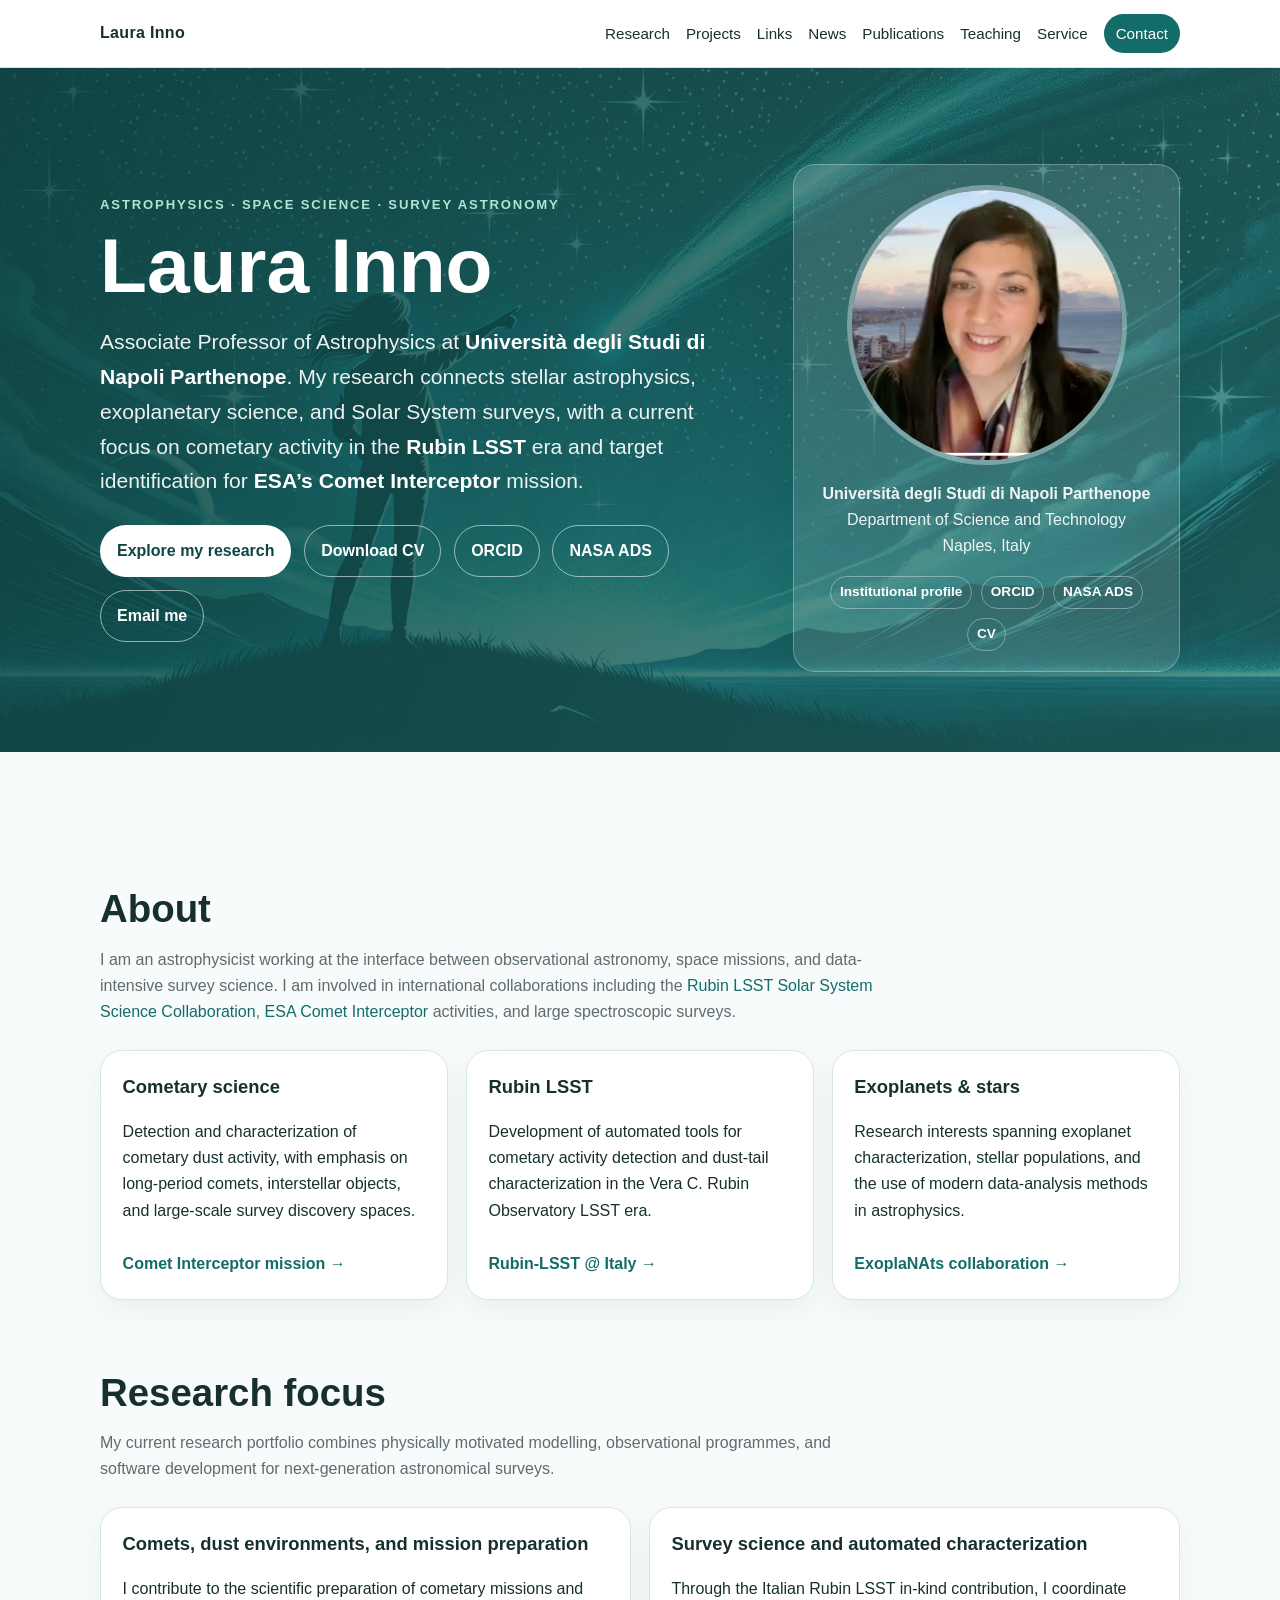
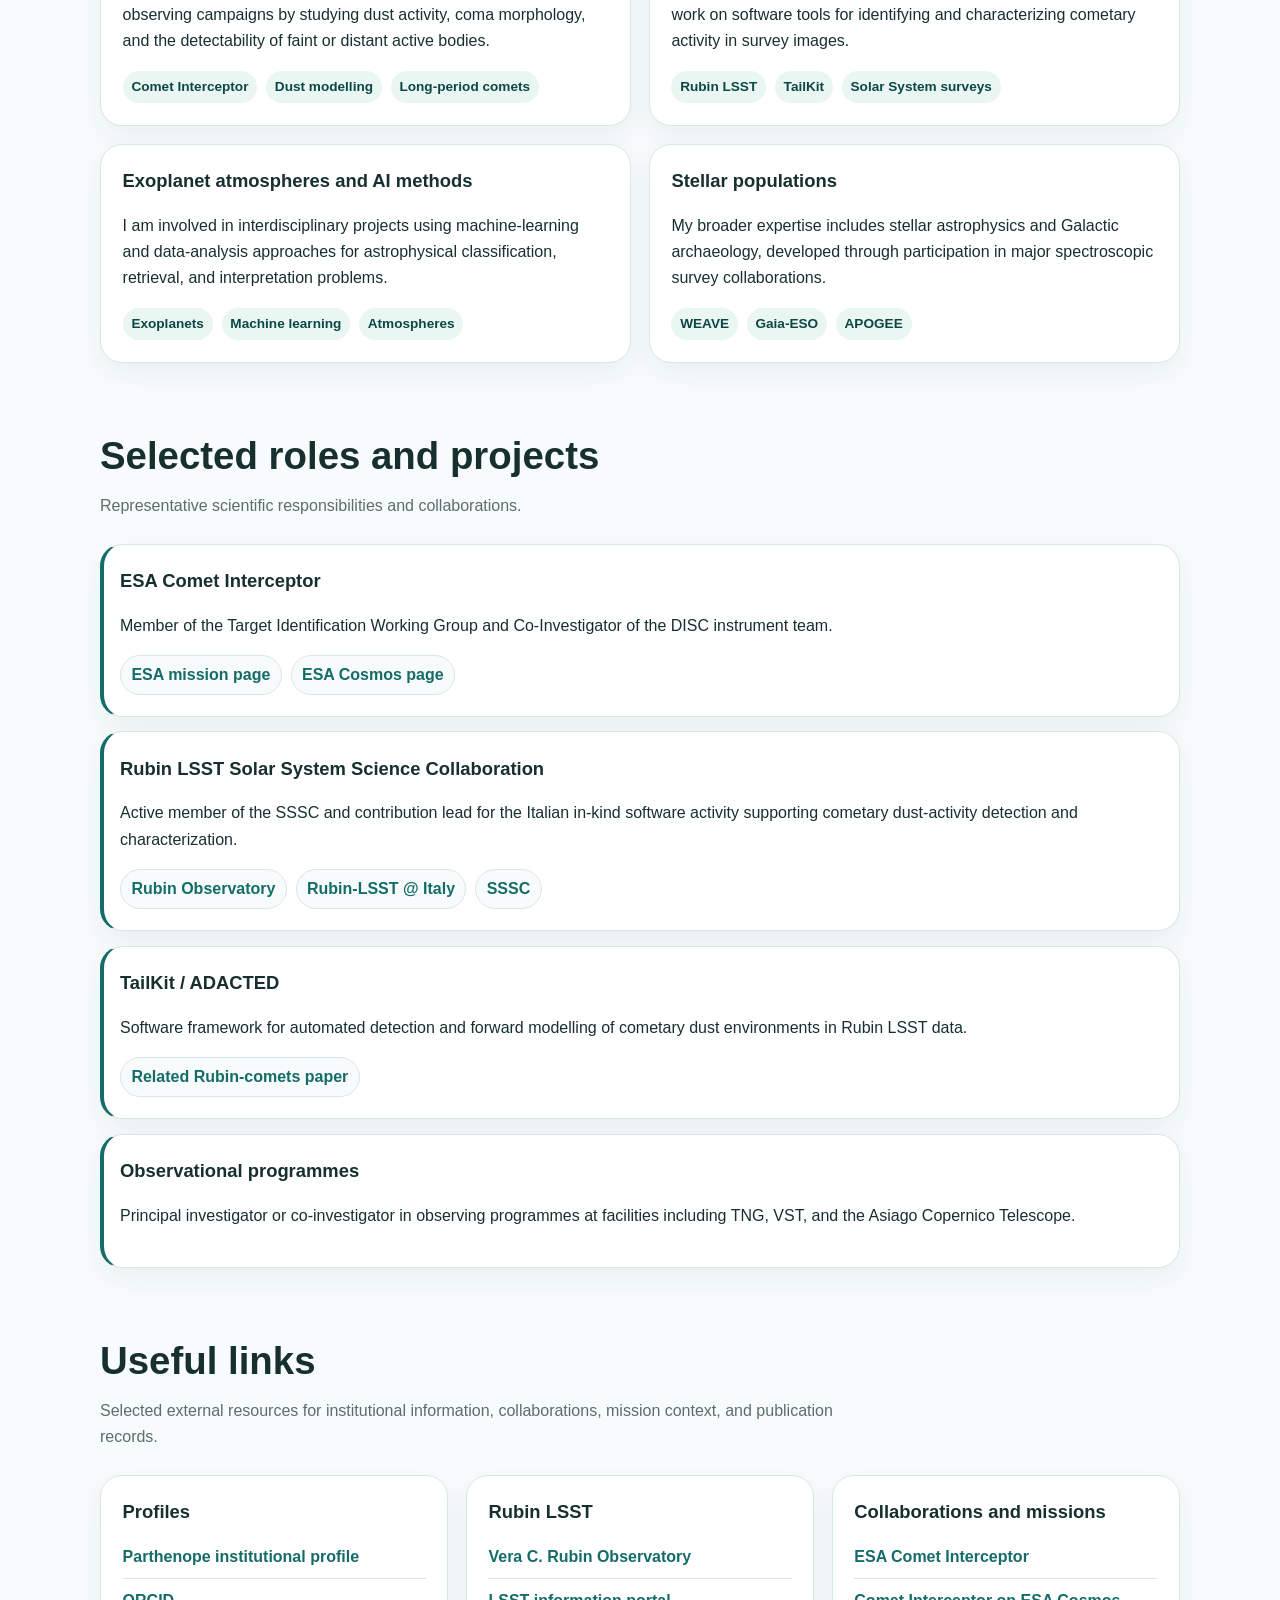
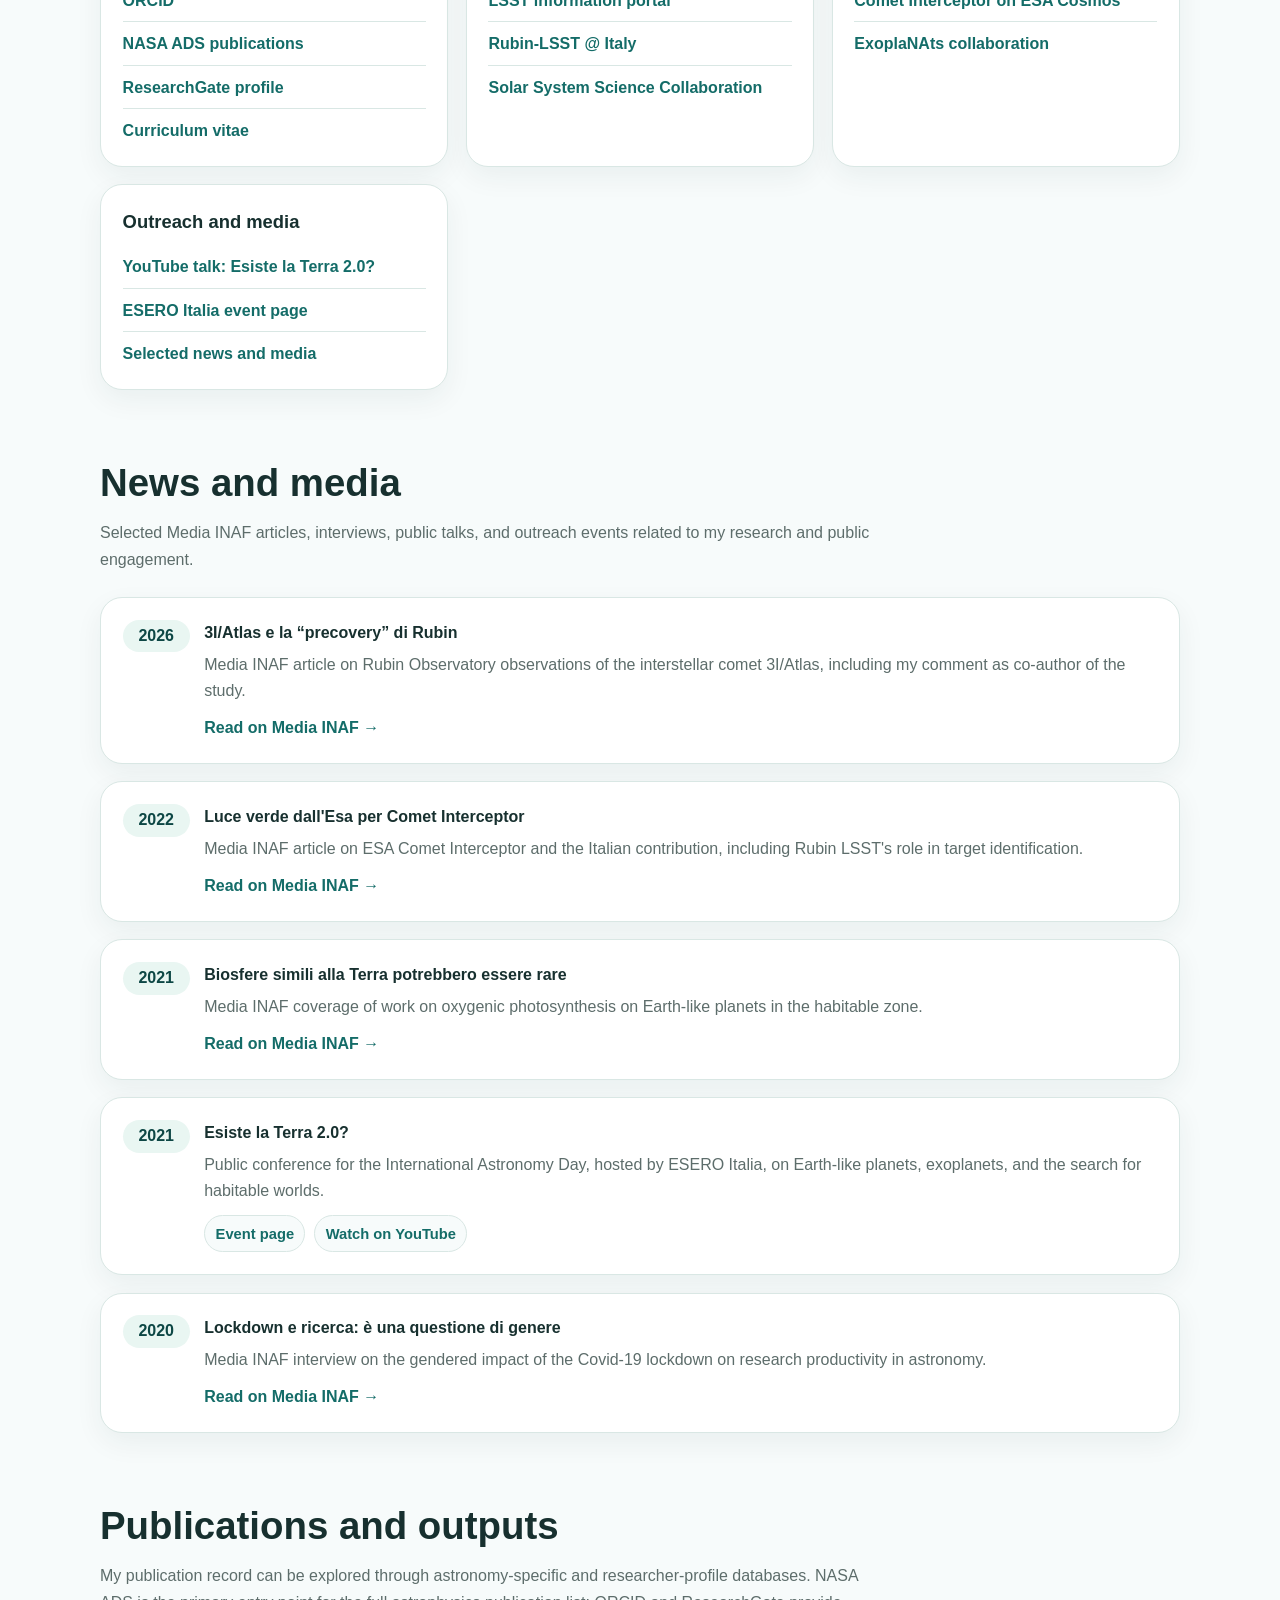
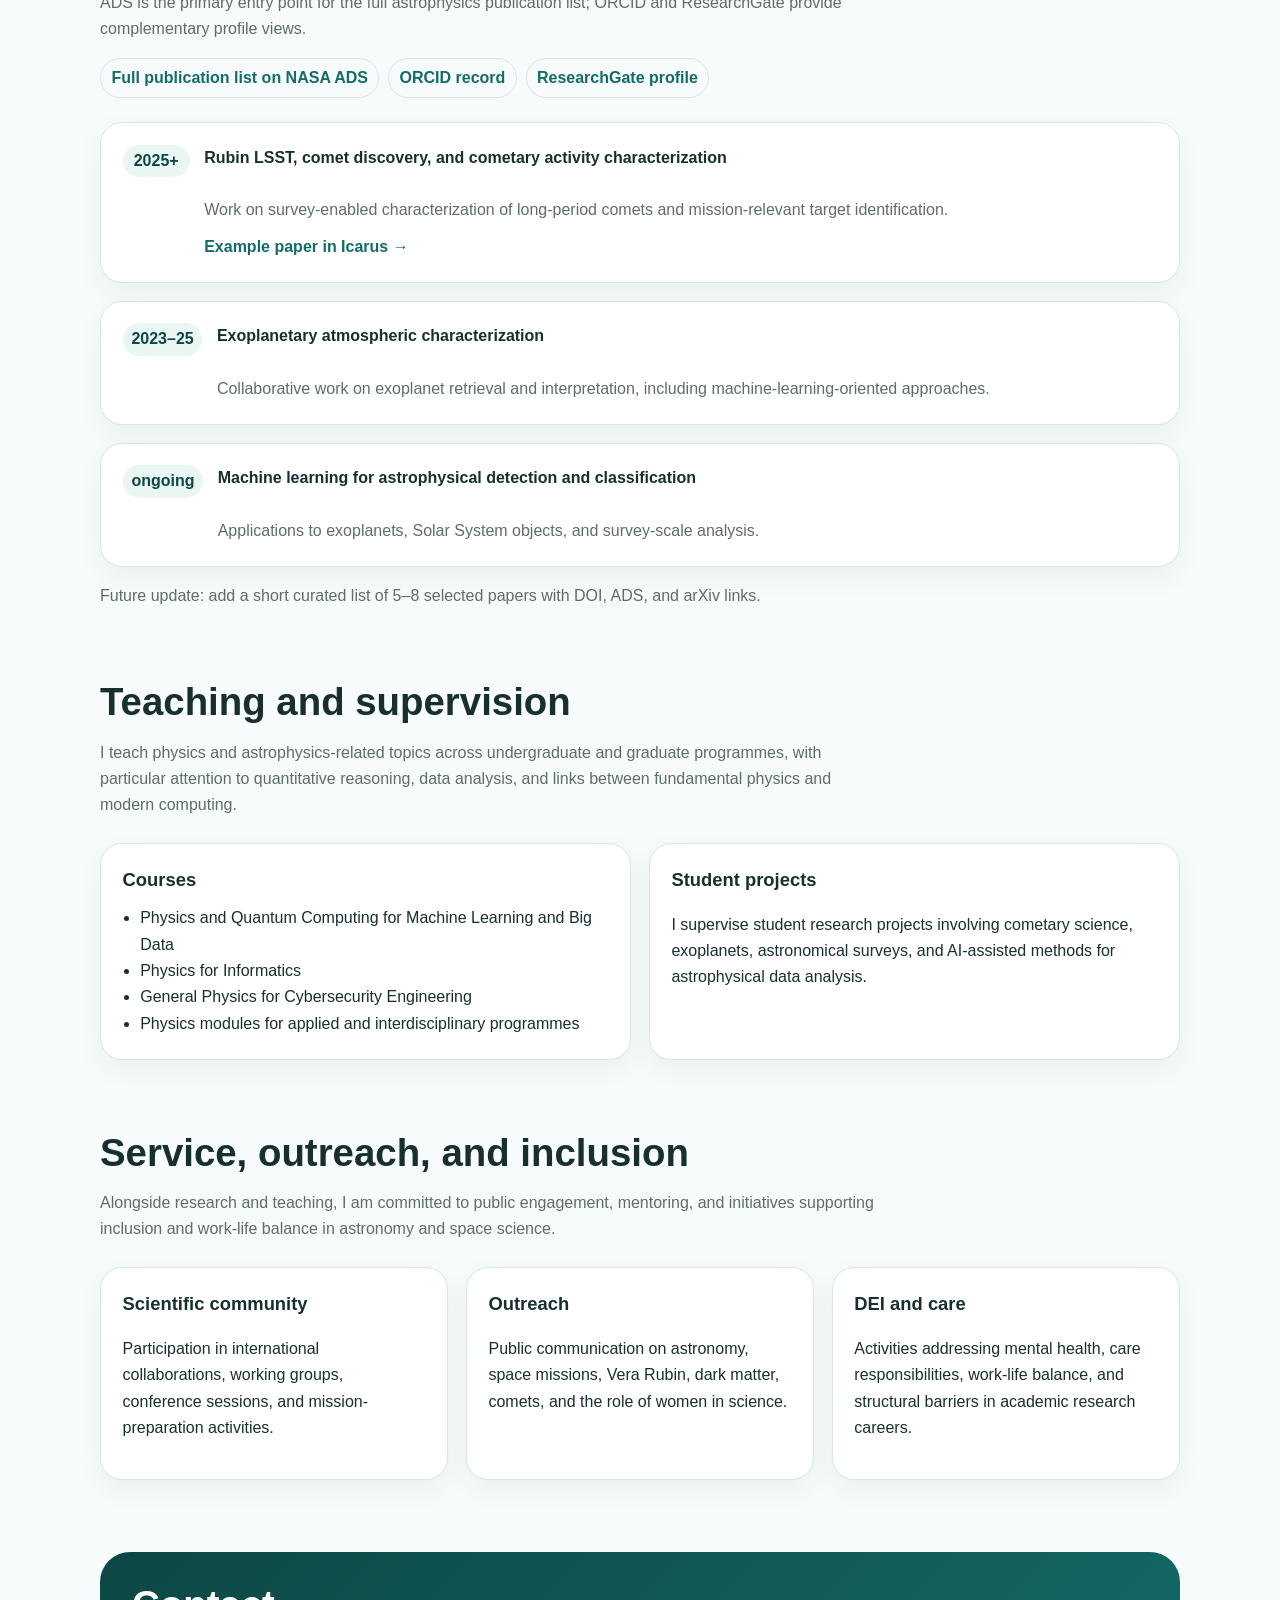
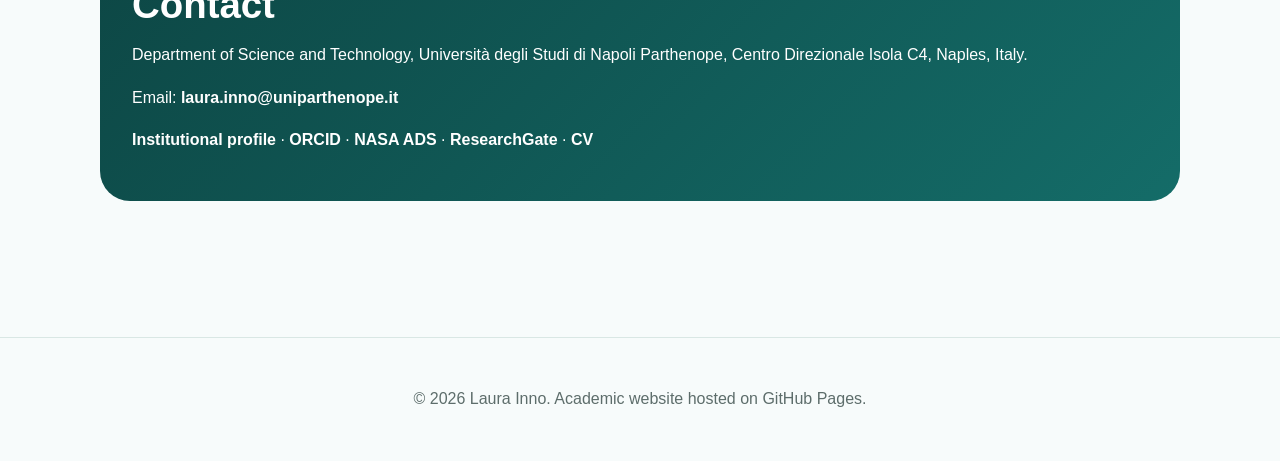
==== commit 7fa470be: "links" ====
--- a/index.html
+++ b/index.html
@@ -27,6 +27,12 @@
     },
     "email": "mailto:laura.inno@uniparthenope.it",
     "url": "https://laurainno.github.io/",
+    "sameAs": [
+      "https://www.uniparthenope.it/Portale-Ateneo/organigramma/41513",
+      "https://orcid.org/0000-0002-0271-2664",
+      "https://ui.adsabs.harvard.edu/search/fq=%7B!type%3Daqp%20v%3D%24fq_database%7D&fq_database=database%3A%20astronomy&q=author%3A(%22inno%2Cl.%22)&sort=date%20desc%2C%20bibcode%20desc&p_=0",
+      "https://www.researchgate.net/profile/Laura-Inno"
+    ],
     "knowsAbout": ["Astrophysics", "Cometary science", "Rubin LSST", "Comet Interceptor", "Exoplanets", "Stellar populations"]
   }
   </script>
@@ -59,6 +65,7 @@
           <a class="button button-primary" href="#research">Explore my research</a>
           <a class="button button-secondary" href="images/cv.pdf">Download CV</a>
           <a class="button button-secondary" href="https://orcid.org/0000-0002-0271-2664" target="_blank" rel="noopener">ORCID</a>
+          <a class="button button-secondary" href="https://ui.adsabs.harvard.edu/search/fq=%7B!type%3Daqp%20v%3D%24fq_database%7D&fq_database=database%3A%20astronomy&q=author%3A(%22inno%2Cl.%22)&sort=date%20desc%2C%20bibcode%20desc&p_=0" target="_blank" rel="noopener">NASA ADS</a>
           <a class="button button-secondary" href="mailto:laura.inno@uniparthenope.it">Email me</a>
         </div>
       </div>
@@ -68,6 +75,7 @@
         <div class="profile-links">
           <a href="https://www.uniparthenope.it/Portale-Ateneo/organigramma/41513" target="_blank" rel="noopener">Institutional profile</a>
           <a href="https://orcid.org/0000-0002-0271-2664" target="_blank" rel="noopener">ORCID</a>
+          <a href="https://ui.adsabs.harvard.edu/search/fq=%7B!type%3Daqp%20v%3D%24fq_database%7D&fq_database=database%3A%20astronomy&q=author%3A(%22inno%2Cl.%22)&sort=date%20desc%2C%20bibcode%20desc&p_=0" target="_blank" rel="noopener">NASA ADS</a>
           <a href="images/cv.pdf">CV</a>
         </div>
       </aside>
@@ -192,6 +200,8 @@
           <h3>Profiles</h3>
           <a href="https://www.uniparthenope.it/Portale-Ateneo/organigramma/41513" target="_blank" rel="noopener">Parthenope institutional profile</a>
           <a href="https://orcid.org/0000-0002-0271-2664" target="_blank" rel="noopener">ORCID</a>
+          <a href="https://ui.adsabs.harvard.edu/search/fq=%7B!type%3Daqp%20v%3D%24fq_database%7D&fq_database=database%3A%20astronomy&q=author%3A(%22inno%2Cl.%22)&sort=date%20desc%2C%20bibcode%20desc&p_=0" target="_blank" rel="noopener">NASA ADS publications</a>
+          <a href="https://www.researchgate.net/profile/Laura-Inno" target="_blank" rel="noopener">ResearchGate profile</a>
           <a href="images/cv.pdf">Curriculum vitae</a>
         </article>
         <article class="card link-card">
@@ -271,12 +281,17 @@
     <section id="publications">
       <div class="section-head">
         <h2>Publications and outputs</h2>
-        <p>A short curated selection should be updated with final bibliographic links. For now, the section highlights the main research lines represented in my publication record.</p>
+        <p>My publication record can be explored through astronomy-specific and researcher-profile databases. NASA ADS is the primary entry point for the full astrophysics publication list; ORCID and ResearchGate provide complementary profile views.</p>
+        <div class="link-row profile-buttons">
+          <a href="https://ui.adsabs.harvard.edu/search/fq=%7B!type%3Daqp%20v%3D%24fq_database%7D&fq_database=database%3A%20astronomy&q=author%3A(%22inno%2Cl.%22)&sort=date%20desc%2C%20bibcode%20desc&p_=0" target="_blank" rel="noopener">Full publication list on NASA ADS</a>
+          <a href="https://orcid.org/0000-0002-0271-2664" target="_blank" rel="noopener">ORCID record</a>
+          <a href="https://www.researchgate.net/profile/Laura-Inno" target="_blank" rel="noopener">ResearchGate profile</a>
+        </div>
       </div>
       <div class="grid">
         <article class="card publication">
           <span class="year">2025+</span>
-          <div><strong>Rubin LSST, comet discovery, and cometary activity characterization</strong><br><span class="muted">Work on survey-enabled characterization of long-period comets and mission-relevant target identification.</span></div>
+          <div><strong>Rubin LSST, comet discovery, and cometary activity characterization</strong><br><span class="muted">Work on survey-enabled characterization of long-period comets and mission-relevant target identification.</span><br><a class="text-link" href="https://www.sciencedirect.com/science/article/pii/S0019103524005037" target="_blank" rel="noopener">Example paper in Icarus →</a></div>
         </article>
         <article class="card publication">
           <span class="year">2023–25</span>
@@ -287,7 +302,7 @@
           <div><strong>Machine learning for astrophysical detection and classification</strong><br><span class="muted">Applications to exoplanets, Solar System objects, and survey-scale analysis.</span></div>
         </article>
       </div>
-      <p class="muted">Suggested next step: add links to ADS, ORCID, Google Scholar, and 4–6 selected papers with DOI/ADS URLs.</p>
+      <p class="muted">Future update: add a short curated list of 5–8 selected papers with DOI, ADS, and arXiv links.</p>
     </section>
 
     <section id="teaching">
@@ -338,7 +353,7 @@
         <h2>Contact</h2>
         <p>Department of Science and Technology, Università degli Studi di Napoli Parthenope, Centro Direzionale Isola C4, Naples, Italy.</p>
         <p>Email: <a href="mailto:laura.inno@uniparthenope.it">laura.inno@uniparthenope.it</a></p>
-        <p><a href="https://www.uniparthenope.it/Portale-Ateneo/organigramma/41513" target="_blank" rel="noopener">Institutional profile</a> · <a href="https://orcid.org/0000-0002-0271-2664" target="_blank" rel="noopener">ORCID</a> · <a href="images/cv.pdf">CV</a></p>
+        <p><a href="https://www.uniparthenope.it/Portale-Ateneo/organigramma/41513" target="_blank" rel="noopener">Institutional profile</a> · <a href="https://orcid.org/0000-0002-0271-2664" target="_blank" rel="noopener">ORCID</a> · <a href="https://ui.adsabs.harvard.edu/search/fq=%7B!type%3Daqp%20v%3D%24fq_database%7D&fq_database=database%3A%20astronomy&q=author%3A(%22inno%2Cl.%22)&sort=date%20desc%2C%20bibcode%20desc&p_=0" target="_blank" rel="noopener">NASA ADS</a> · <a href="https://www.researchgate.net/profile/Laura-Inno" target="_blank" rel="noopener">ResearchGate</a> · <a href="images/cv.pdf">CV</a></p>
       </div>
     </section>
   </main>
